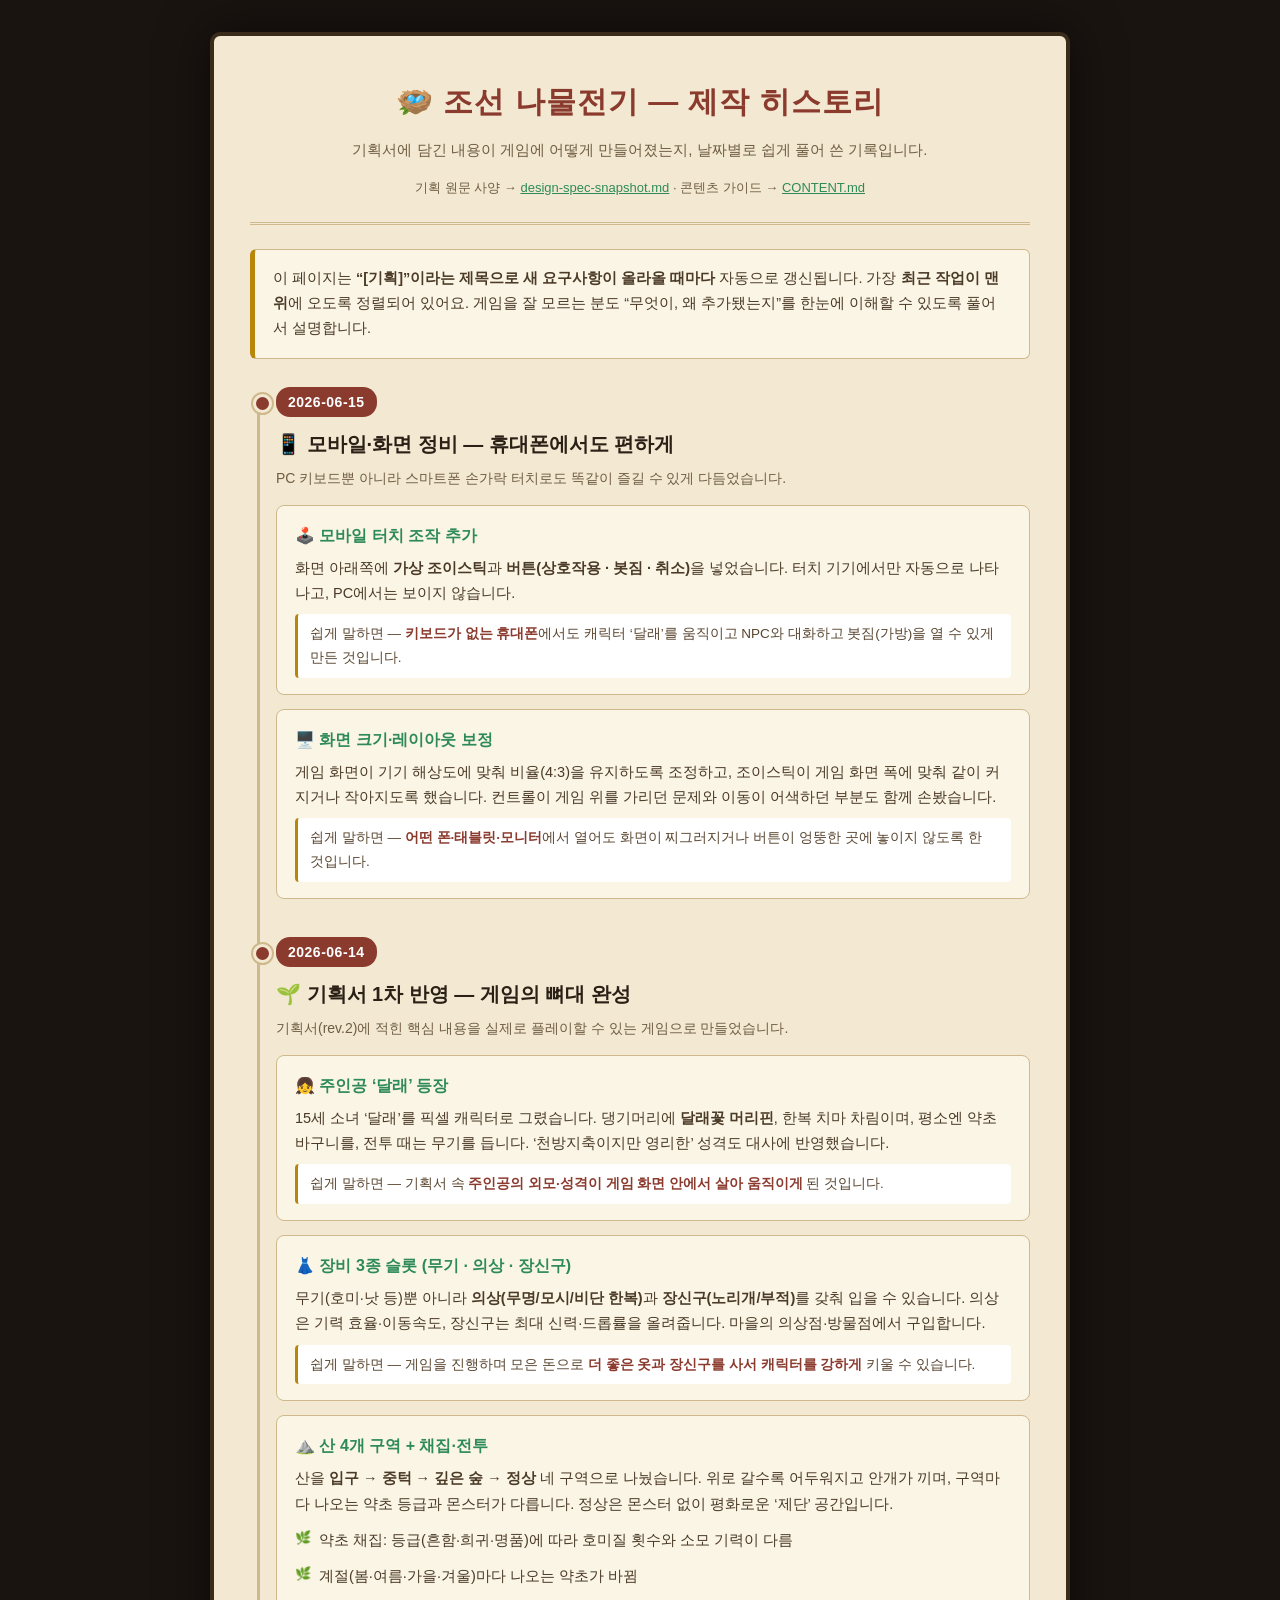
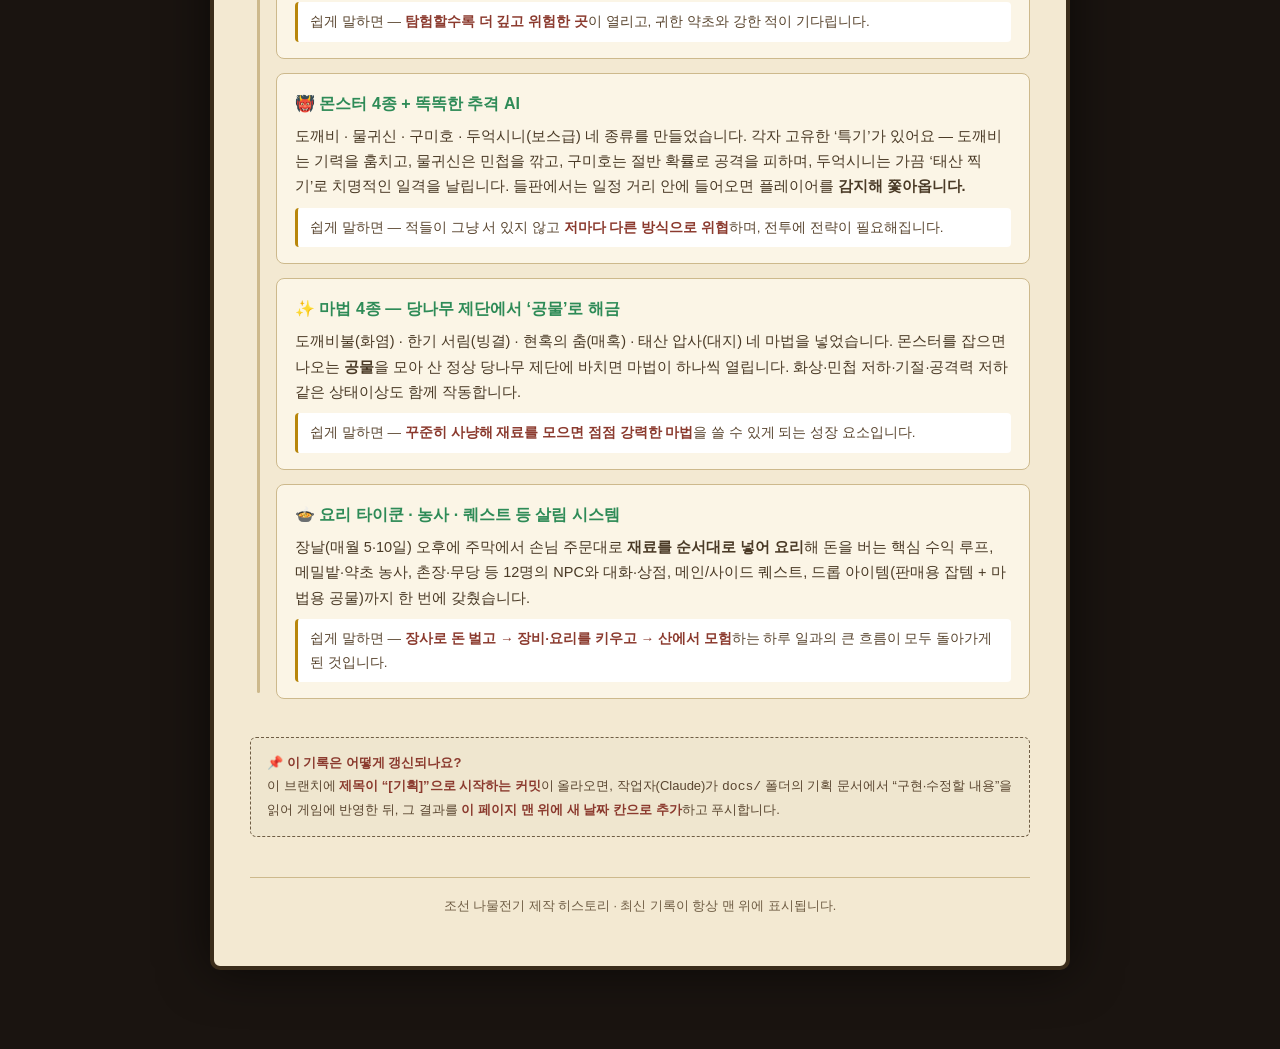
==== 제작 히스토리.html @ 555513ea "docs: 제작 히스토리 페이지 추가 및 [기획] 커밋 처리 워크플로 정리 - 제작 히스토리.html: 기획서 반영 내역을 날짜별(최신 상단)로, 일반인도   이해하기 쉽게 풀어 " ====
<!DOCTYPE html>
<html lang="ko">
<head>
<meta charset="UTF-8" />
<meta name="viewport" content="width=device-width, initial-scale=1.0" />
<title>조선 나물전기 — 제작 히스토리</title>
<style>
  :root{
    --bg:#1a1410; --paper:#f3e9d2; --ink:#2b2016; --line:#cdb98c;
    --accent:#8b3a2e; --accent2:#2e8b57; --gold:#b8860b; --muted:#6f5d44;
  }
  *{box-sizing:border-box;margin:0;padding:0;}
  body{
    background:var(--bg);
    color:var(--ink);
    font-family:'Malgun Gothic','Apple SD Gothic Neo',sans-serif;
    line-height:1.75;
    padding:32px 16px 80px;
  }
  .wrap{
    max-width:860px; margin:0 auto;
    background:var(--paper);
    border:4px solid #3a2c1a;
    border-radius:10px;
    box-shadow:0 0 50px rgba(0,0,0,.6);
    padding:40px 36px 48px;
  }
  header.top{
    text-align:center;
    border-bottom:3px double var(--line);
    padding-bottom:22px; margin-bottom:8px;
  }
  header.top h1{
    font-size:30px; letter-spacing:1px; color:var(--accent);
  }
  header.top .sub{ color:var(--muted); margin-top:8px; font-size:15px; }
  header.top .crumb{
    margin-top:14px; font-size:13px; color:var(--muted);
  }
  header.top .crumb a{ color:var(--accent2); }

  .intro{
    background:#fbf5e6; border:1px solid var(--line);
    border-left:5px solid var(--gold);
    border-radius:6px; padding:16px 18px; margin:24px 0 8px;
    font-size:14.5px; color:#4a3a26;
  }

  /* ── 타임라인 ── */
  .timeline{ position:relative; margin-top:28px; padding-left:26px; }
  .timeline::before{
    content:""; position:absolute; left:7px; top:6px; bottom:6px;
    width:3px; background:var(--line); border-radius:2px;
  }
  .entry{ position:relative; margin-bottom:38px; }
  .entry::before{
    content:""; position:absolute; left:-23px; top:7px;
    width:13px; height:13px; border-radius:50%;
    background:var(--accent); border:3px solid var(--paper);
    box-shadow:0 0 0 2px var(--line);
  }
  .entry .date{
    display:inline-block; font-size:14px; font-weight:700;
    color:#fff; background:var(--accent);
    padding:3px 12px; border-radius:14px; letter-spacing:.5px;
  }
  .entry h2{
    font-size:20px; margin:10px 0 4px; color:var(--ink);
  }
  .entry .tagline{ color:var(--muted); font-size:14px; margin-bottom:14px; }

  .card{
    background:#fbf5e6; border:1px solid var(--line);
    border-radius:8px; padding:16px 18px; margin-bottom:14px;
  }
  .card h3{
    font-size:16px; color:var(--accent2); margin-bottom:6px;
    display:flex; align-items:center; gap:8px;
  }
  .card p{ font-size:14.5px; color:#4a3a26; }
  .card .plain{
    margin-top:8px; font-size:13.5px; color:#5a4630;
    background:#fff; border-left:3px solid var(--gold);
    padding:8px 12px; border-radius:4px;
  }
  .card .plain b{ color:var(--accent); }

  ul.feat{ list-style:none; margin-top:6px; }
  ul.feat li{
    font-size:14.5px; color:#4a3a26; padding:5px 0 5px 24px;
    position:relative;
  }
  ul.feat li::before{
    content:"🌿"; position:absolute; left:0; top:4px; font-size:13px;
  }

  footer.bot{
    margin-top:40px; padding-top:18px; border-top:1px solid var(--line);
    text-align:center; font-size:12.5px; color:var(--muted);
  }
  .note-howto{
    margin-top:26px; background:#efe6cf; border:1px dashed var(--muted);
    border-radius:6px; padding:14px 16px; font-size:13px; color:#5a4630;
  }
  .note-howto b{ color:var(--accent); }
</style>
</head>
<body>
<div class="wrap">

  <header class="top">
    <h1>🪺 조선 나물전기 — 제작 히스토리</h1>
    <div class="sub">기획서에 담긴 내용이 게임에 어떻게 만들어졌는지, 날짜별로 쉽게 풀어 쓴 기록입니다.</div>
    <div class="crumb">기획 원문 사양 → <a href="docs/design-spec-snapshot.md">design-spec-snapshot.md</a> · 콘텐츠 가이드 → <a href="docs/CONTENT.md">CONTENT.md</a></div>
  </header>

  <div class="intro">
    이 페이지는 <b>“[기획]”이라는 제목으로 새 요구사항이 올라올 때마다</b> 자동으로 갱신됩니다.
    가장 <b>최근 작업이 맨 위</b>에 오도록 정렬되어 있어요. 게임을 잘 모르는 분도 “무엇이, 왜 추가됐는지”를
    한눈에 이해할 수 있도록 풀어서 설명합니다.
  </div>

  <div class="timeline">
  <!-- ▼▼▼ 새 작업 기록은 항상 이 줄 바로 아래에 (최신이 맨 위) 추가합니다 ▼▼▼ -->

    <!-- ───────────────────────── 2026-06-15 ───────────────────────── -->
    <section class="entry">
      <span class="date">2026-06-15</span>
      <h2>📱 모바일·화면 정비 — 휴대폰에서도 편하게</h2>
      <div class="tagline">PC 키보드뿐 아니라 스마트폰 손가락 터치로도 똑같이 즐길 수 있게 다듬었습니다.</div>

      <div class="card">
        <h3>🕹️ 모바일 터치 조작 추가</h3>
        <p>화면 아래쪽에 <b>가상 조이스틱</b>과 <b>버튼(상호작용 · 봇짐 · 취소)</b>을 넣었습니다.
           터치 기기에서만 자동으로 나타나고, PC에서는 보이지 않습니다.</p>
        <div class="plain">쉽게 말하면 — <b>키보드가 없는 휴대폰</b>에서도 캐릭터 ‘달래’를 움직이고
          NPC와 대화하고 봇짐(가방)을 열 수 있게 만든 것입니다.</div>
      </div>

      <div class="card">
        <h3>🖥️ 화면 크기·레이아웃 보정</h3>
        <p>게임 화면이 기기 해상도에 맞춰 비율(4:3)을 유지하도록 조정하고, 조이스틱이
           게임 화면 폭에 맞춰 같이 커지거나 작아지도록 했습니다. 컨트롤이 게임 위를
           가리던 문제와 이동이 어색하던 부분도 함께 손봤습니다.</p>
        <div class="plain">쉽게 말하면 — <b>어떤 폰·태블릿·모니터</b>에서 열어도 화면이 찌그러지거나
          버튼이 엉뚱한 곳에 놓이지 않도록 한 것입니다.</div>
      </div>
    </section>

    <!-- ───────────────────────── 2026-06-14 ───────────────────────── -->
    <section class="entry">
      <span class="date">2026-06-14</span>
      <h2>🌱 기획서 1차 반영 — 게임의 뼈대 완성</h2>
      <div class="tagline">기획서(rev.2)에 적힌 핵심 내용을 실제로 플레이할 수 있는 게임으로 만들었습니다.</div>

      <div class="card">
        <h3>👧 주인공 ‘달래’ 등장</h3>
        <p>15세 소녀 ‘달래’를 픽셀 캐릭터로 그렸습니다. 댕기머리에 <b>달래꽃 머리핀</b>,
           한복 치마 차림이며, 평소엔 약초 바구니를, 전투 때는 무기를 듭니다.
           ‘천방지축이지만 영리한’ 성격도 대사에 반영했습니다.</p>
        <div class="plain">쉽게 말하면 — 기획서 속 <b>주인공의 외모·성격이 게임 화면 안에서 살아 움직이게</b> 된 것입니다.</div>
      </div>

      <div class="card">
        <h3>👗 장비 3종 슬롯 (무기 · 의상 · 장신구)</h3>
        <p>무기(호미·낫 등)뿐 아니라 <b>의상(무명/모시/비단 한복)</b>과 <b>장신구(노리개/부적)</b>를
           갖춰 입을 수 있습니다. 의상은 기력 효율·이동속도, 장신구는 최대 신력·드롭률을 올려줍니다.
           마을의 의상점·방물점에서 구입합니다.</p>
        <div class="plain">쉽게 말하면 — 게임을 진행하며 모은 돈으로 <b>더 좋은 옷과 장신구를 사서
          캐릭터를 강하게</b> 키울 수 있습니다.</div>
      </div>

      <div class="card">
        <h3>⛰️ 산 4개 구역 + 채집·전투</h3>
        <p>산을 <b>입구 → 중턱 → 깊은 숲 → 정상</b> 네 구역으로 나눴습니다. 위로 갈수록 어두워지고
           안개가 끼며, 구역마다 나오는 약초 등급과 몬스터가 다릅니다. 정상은 몬스터 없이
           평화로운 ‘제단’ 공간입니다.</p>
        <ul class="feat">
          <li>약초 채집: 등급(흔함·희귀·명품)에 따라 호미질 횟수와 소모 기력이 다름</li>
          <li>계절(봄·여름·가을·겨울)마다 나오는 약초가 바뀜</li>
        </ul>
        <div class="plain">쉽게 말하면 — <b>탐험할수록 더 깊고 위험한 곳</b>이 열리고,
          귀한 약초와 강한 적이 기다립니다.</div>
      </div>

      <div class="card">
        <h3>👹 몬스터 4종 + 똑똑한 추격 AI</h3>
        <p>도깨비 · 물귀신 · 구미호 · 두억시니(보스급) 네 종류를 만들었습니다. 각자 고유한 ‘특기’가 있어요 —
           도깨비는 기력을 훔치고, 물귀신은 민첩을 깎고, 구미호는 절반 확률로 공격을 피하며,
           두억시니는 가끔 ‘태산 찍기’로 치명적인 일격을 날립니다. 들판에서는 일정 거리 안에 들어오면
           플레이어를 <b>감지해 쫓아옵니다.</b></p>
        <div class="plain">쉽게 말하면 — 적들이 그냥 서 있지 않고 <b>저마다 다른 방식으로 위협</b>하며,
          전투에 전략이 필요해집니다.</div>
      </div>

      <div class="card">
        <h3>✨ 마법 4종 — 당나무 제단에서 ‘공물’로 해금</h3>
        <p>도깨비불(화염) · 한기 서림(빙결) · 현혹의 춤(매혹) · 태산 압사(대지) 네 마법을 넣었습니다.
           몬스터를 잡으면 나오는 <b>공물</b>을 모아 산 정상 당나무 제단에 바치면 마법이 하나씩 열립니다.
           화상·민첩 저하·기절·공격력 저하 같은 상태이상도 함께 작동합니다.</p>
        <div class="plain">쉽게 말하면 — <b>꾸준히 사냥해 재료를 모으면 점점 강력한 마법</b>을 쓸 수 있게 되는 성장 요소입니다.</div>
      </div>

      <div class="card">
        <h3>🍲 요리 타이쿤 · 농사 · 퀘스트 등 살림 시스템</h3>
        <p>장날(매월 5·10일) 오후에 주막에서 손님 주문대로 <b>재료를 순서대로 넣어 요리</b>해 돈을 버는
           핵심 수익 루프, 메밀밭·약초 농사, 촌장·무당 등 12명의 NPC와 대화·상점, 메인/사이드 퀘스트,
           드롭 아이템(판매용 잡템 + 마법용 공물)까지 한 번에 갖췄습니다.</p>
        <div class="plain">쉽게 말하면 — <b>장사로 돈 벌고 → 장비·요리를 키우고 → 산에서 모험</b>하는
          하루 일과의 큰 흐름이 모두 돌아가게 된 것입니다.</div>
      </div>
    </section>

  </div><!-- /timeline -->

  <div class="note-howto">
    📌 <b>이 기록은 어떻게 갱신되나요?</b><br>
    이 브랜치에 <b>제목이 “[기획]”으로 시작하는 커밋</b>이 올라오면, 작업자(Claude)가
    <code>docs/</code> 폴더의 기획 문서에서 “구현·수정할 내용”을 읽어 게임에 반영한 뒤,
    그 결과를 <b>이 페이지 맨 위에 새 날짜 칸으로 추가</b>하고 푸시합니다.
  </div>

  <footer class="bot">
    조선 나물전기 제작 히스토리 · 최신 기록이 항상 맨 위에 표시됩니다.
  </footer>

</div>
</body>
</html>
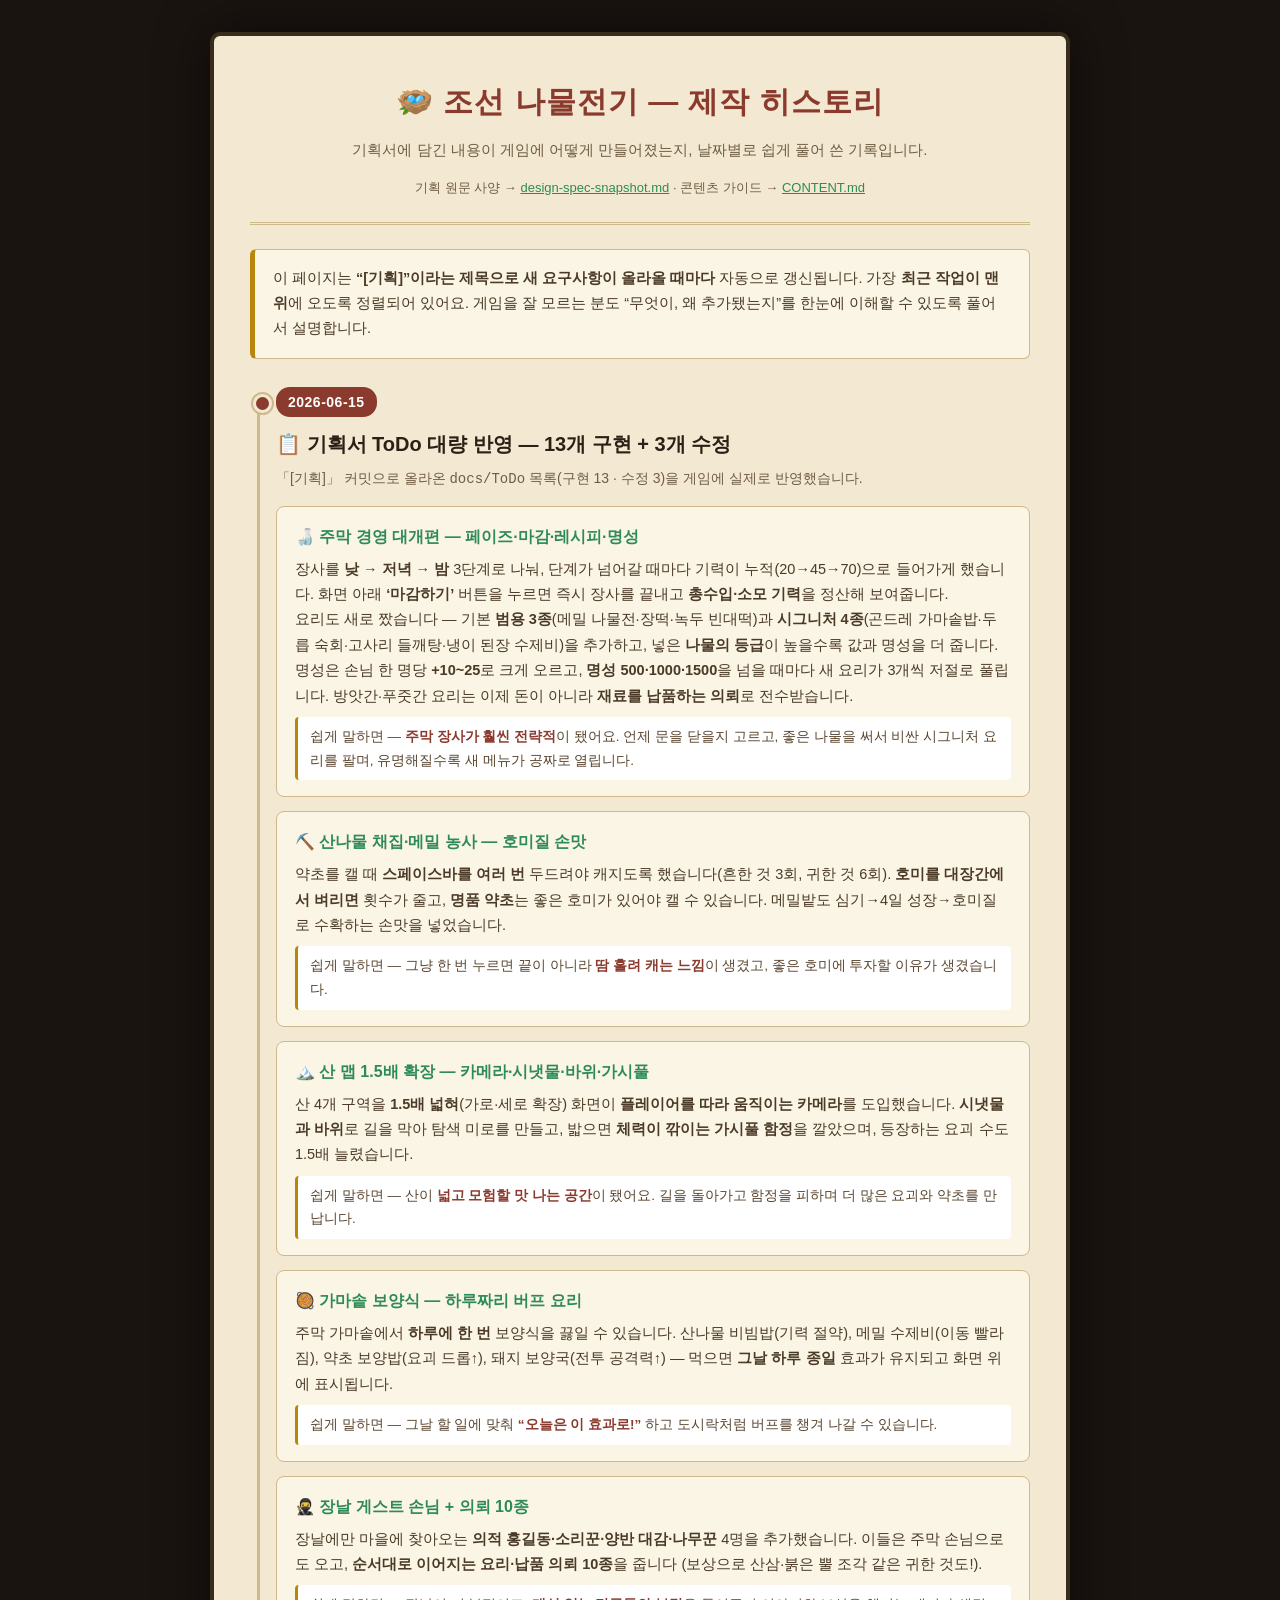
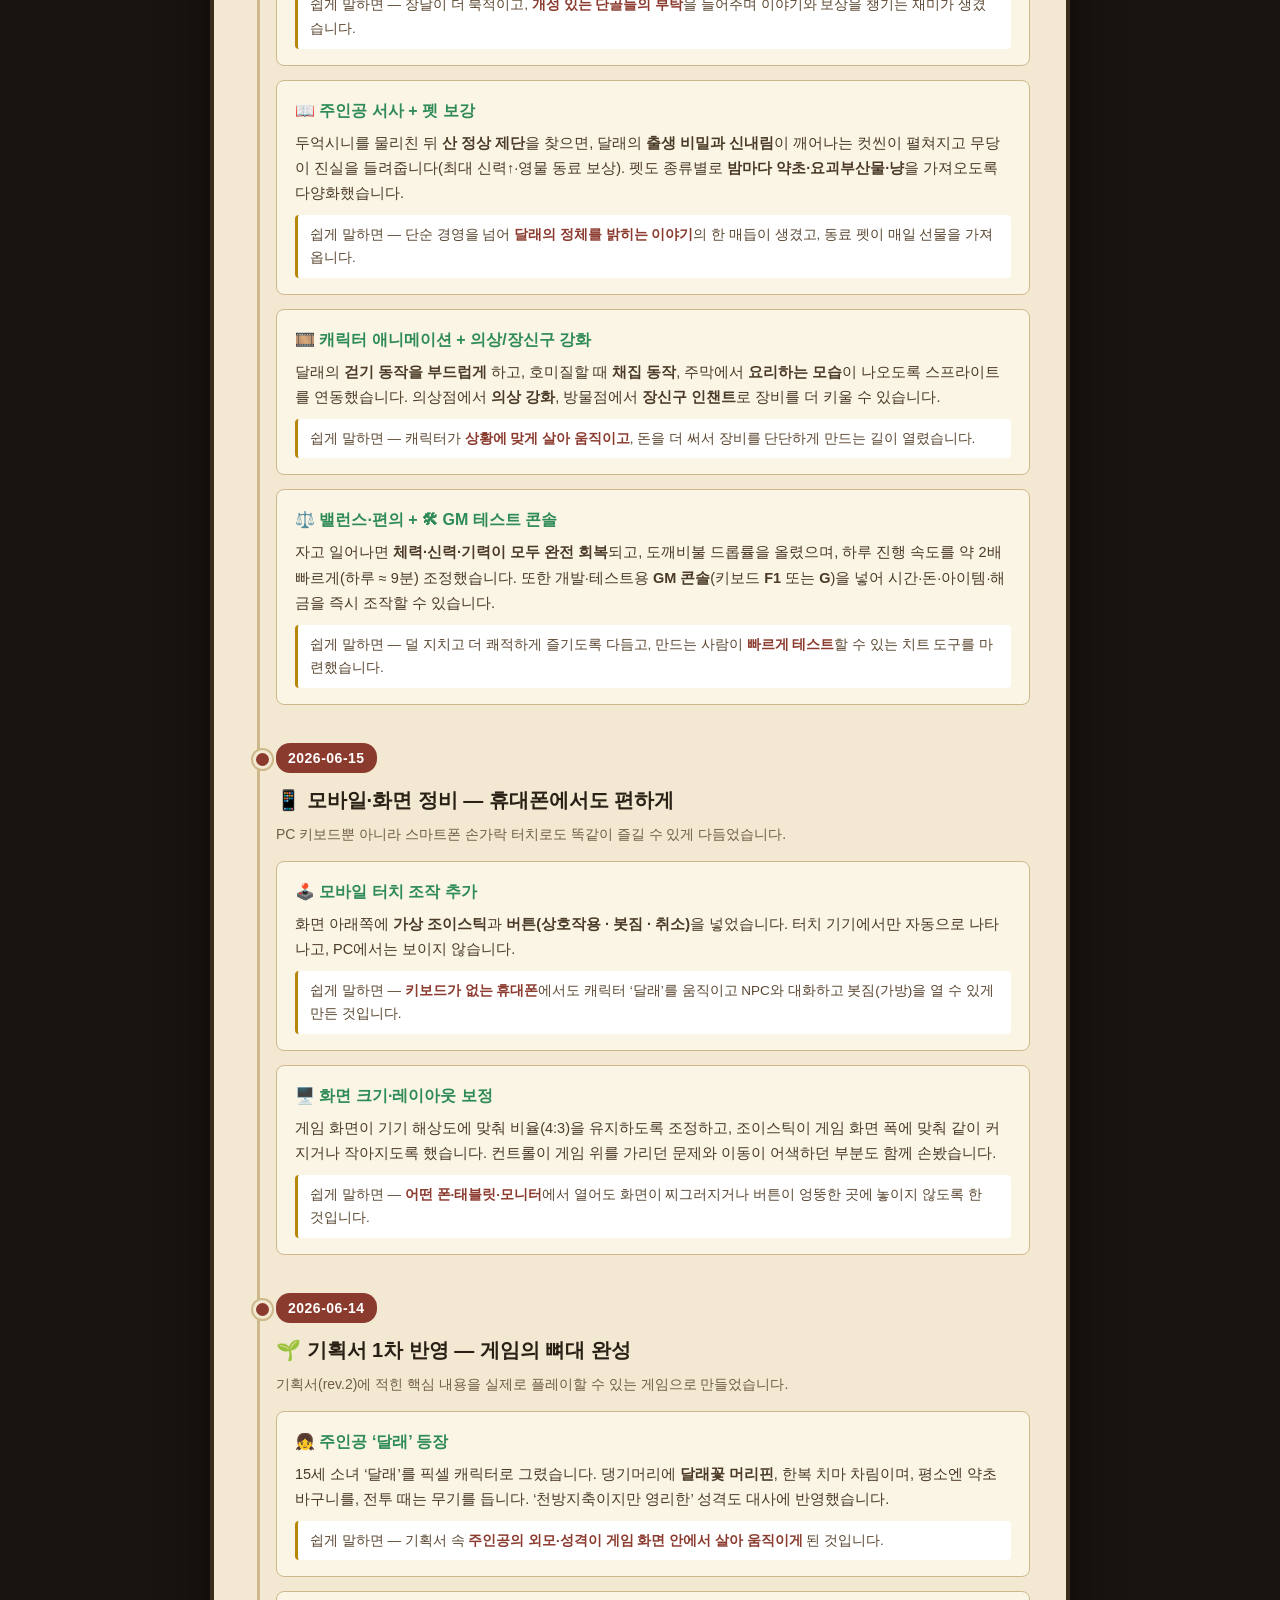
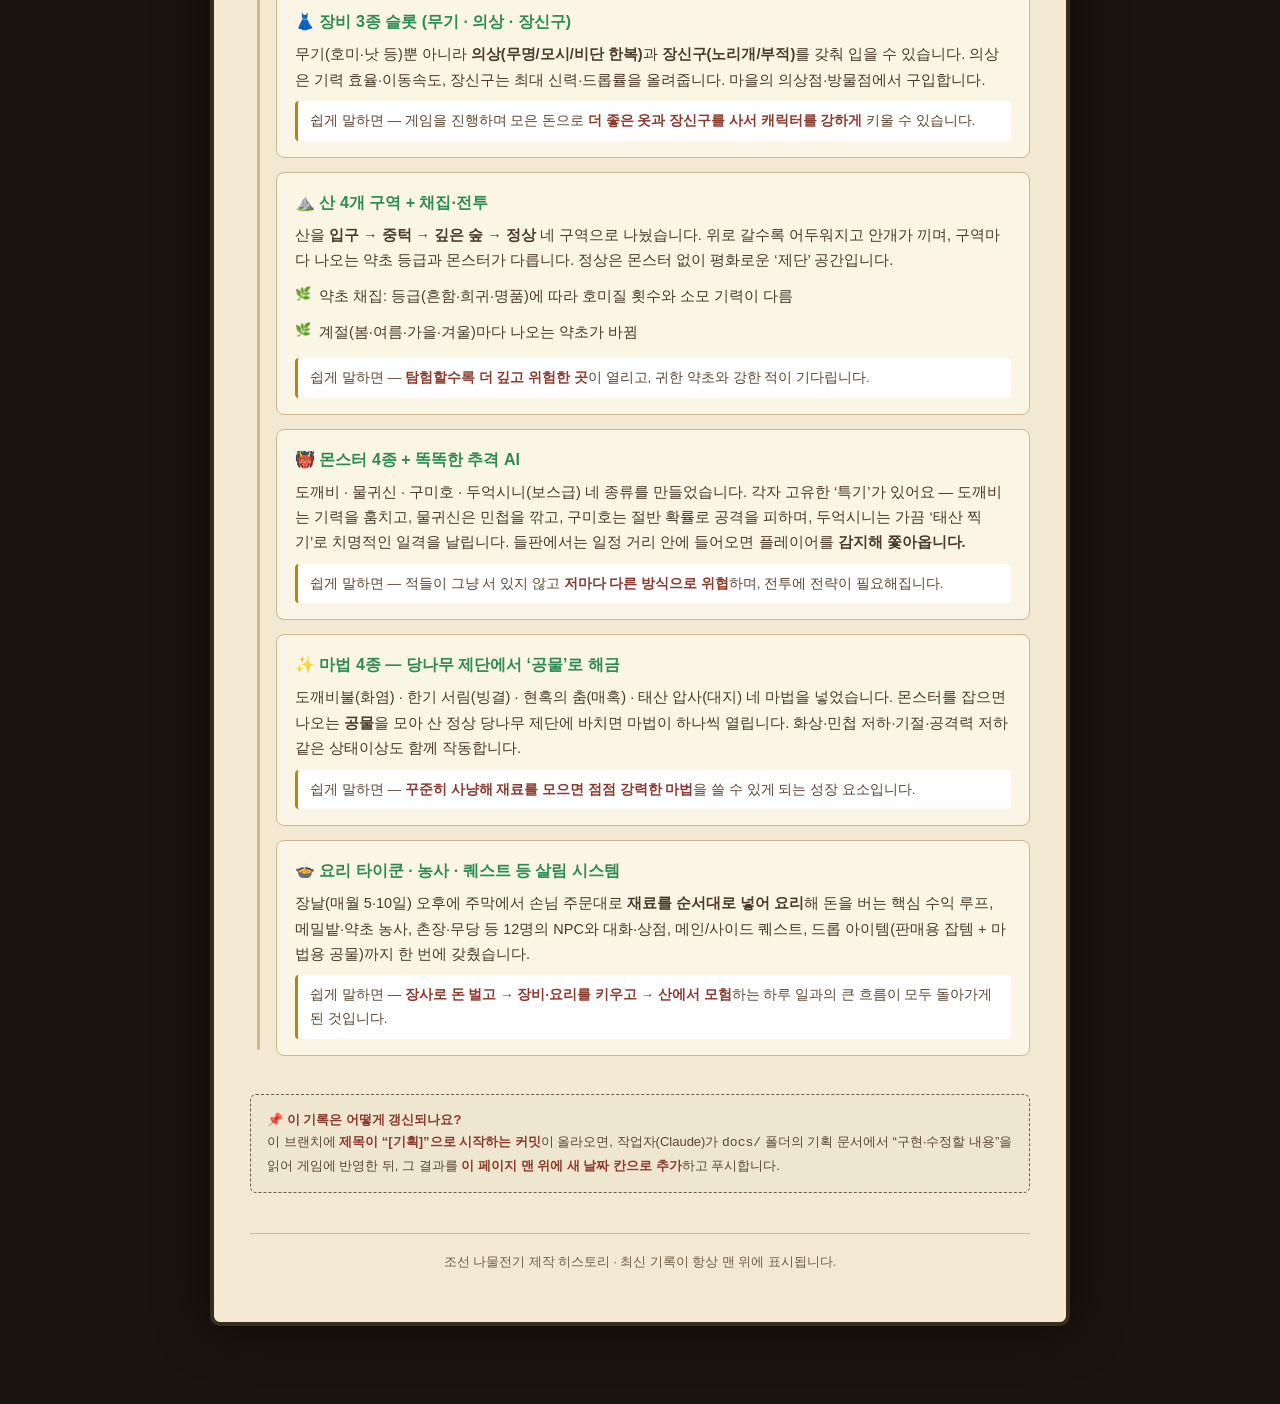
==== commit d1021613: "docs: 제작 히스토리 갱신(기획서 대량 반영) + 스냅샷 rev.3 동기화 - 제작 히스토리.html: 2026-06-15 최상단에 ToDo 13+3 반영 내역을 일반인도   " ====
--- a/제작 히스토리.html
+++ b/제작 히스토리.html
@@ -123,6 +123,91 @@
   <div class="timeline">
   <!-- ▼▼▼ 새 작업 기록은 항상 이 줄 바로 아래에 (최신이 맨 위) 추가합니다 ▼▼▼ -->
 
+    <!-- ───────────────────────── 2026-06-15 (기획서 대량 반영) ───────────────────────── -->
+    <section class="entry">
+      <span class="date">2026-06-15</span>
+      <h2>📋 기획서 ToDo 대량 반영 — 13개 구현 + 3개 수정</h2>
+      <div class="tagline">「[기획]」 커밋으로 올라온 <code>docs/ToDo</code> 목록(구현 13 · 수정 3)을 게임에 실제로 반영했습니다.</div>
+
+      <div class="card">
+        <h3>🍶 주막 경영 대개편 — 페이즈·마감·레시피·명성</h3>
+        <p>장사를 <b>낮 → 저녁 → 밤</b> 3단계로 나눠, 단계가 넘어갈 때마다 기력이 누적(20→45→70)으로
+           들어가게 했습니다. 화면 아래 <b>‘마감하기’</b> 버튼을 누르면 즉시 장사를 끝내고
+           <b>총수입·소모 기력</b>을 정산해 보여줍니다.</p>
+        <p>요리도 새로 짰습니다 — 기본 <b>범용 3종</b>(메밀 나물전·장떡·녹두 빈대떡)과
+           <b>시그니처 4종</b>(곤드레 가마솥밥·두릅 숙회·고사리 들깨탕·냉이 된장 수제비)을 추가하고,
+           넣은 <b>나물의 등급</b>이 높을수록 값과 명성을 더 줍니다.</p>
+        <p>명성은 손님 한 명당 <b>+10~25</b>로 크게 오르고, <b>명성 500·1000·1500</b>을 넘을 때마다
+           새 요리가 3개씩 저절로 풀립니다. 방앗간·푸줏간 요리는 이제 돈이 아니라
+           <b>재료를 납품하는 의뢰</b>로 전수받습니다.</p>
+        <div class="plain">쉽게 말하면 — <b>주막 장사가 훨씬 전략적</b>이 됐어요. 언제 문을 닫을지 고르고,
+          좋은 나물을 써서 비싼 시그니처 요리를 팔며, 유명해질수록 새 메뉴가 공짜로 열립니다.</div>
+      </div>
+
+      <div class="card">
+        <h3>⛏️ 산나물 채집·메밀 농사 — 호미질 손맛</h3>
+        <p>약초를 캘 때 <b>스페이스바를 여러 번</b> 두드려야 캐지도록 했습니다(흔한 것 3회, 귀한 것 6회).
+           <b>호미를 대장간에서 벼리면</b> 횟수가 줄고, <b>명품 약초</b>는 좋은 호미가 있어야 캘 수 있습니다.
+           메밀밭도 심기→4일 성장→호미질로 수확하는 손맛을 넣었습니다.</p>
+        <div class="plain">쉽게 말하면 — 그냥 한 번 누르면 끝이 아니라 <b>땀 흘려 캐는 느낌</b>이 생겼고,
+          좋은 호미에 투자할 이유가 생겼습니다.</div>
+      </div>
+
+      <div class="card">
+        <h3>🏔️ 산 맵 1.5배 확장 — 카메라·시냇물·바위·가시풀</h3>
+        <p>산 4개 구역을 <b>1.5배 넓혀</b>(가로·세로 확장) 화면이 <b>플레이어를 따라 움직이는 카메라</b>를
+           도입했습니다. <b>시냇물과 바위</b>로 길을 막아 탐색 미로를 만들고, 밟으면 <b>체력이 깎이는
+           가시풀 함정</b>을 깔았으며, 등장하는 요괴 수도 1.5배 늘렸습니다.</p>
+        <div class="plain">쉽게 말하면 — 산이 <b>넓고 모험할 맛 나는 공간</b>이 됐어요. 길을 돌아가고
+          함정을 피하며 더 많은 요괴와 약초를 만납니다.</div>
+      </div>
+
+      <div class="card">
+        <h3>🥘 가마솥 보양식 — 하루짜리 버프 요리</h3>
+        <p>주막 가마솥에서 <b>하루에 한 번</b> 보양식을 끓일 수 있습니다. 산나물 비빔밥(기력 절약),
+           메밀 수제비(이동 빨라짐), 약초 보양밥(요괴 드롭↑), 돼지 보양국(전투 공격력↑) —
+           먹으면 <b>그날 하루 종일</b> 효과가 유지되고 화면 위에 표시됩니다.</p>
+        <div class="plain">쉽게 말하면 — 그날 할 일에 맞춰 <b>“오늘은 이 효과로!”</b> 하고 도시락처럼
+          버프를 챙겨 나갈 수 있습니다.</div>
+      </div>
+
+      <div class="card">
+        <h3>🥷 장날 게스트 손님 + 의뢰 10종</h3>
+        <p>장날에만 마을에 찾아오는 <b>의적 홍길동·소리꾼·양반 대감·나무꾼</b> 4명을 추가했습니다.
+           이들은 주막 손님으로도 오고, <b>순서대로 이어지는 요리·납품 의뢰 10종</b>을 줍니다
+           (보상으로 산삼·붉은 뿔 조각 같은 귀한 것도!).</p>
+        <div class="plain">쉽게 말하면 — 장날이 더 북적이고, <b>개성 있는 단골들의 부탁</b>을 들어주며
+          이야기와 보상을 챙기는 재미가 생겼습니다.</div>
+      </div>
+
+      <div class="card">
+        <h3>📖 주인공 서사 + 펫 보강</h3>
+        <p>두억시니를 물리친 뒤 <b>산 정상 제단</b>을 찾으면, 달래의 <b>출생 비밀과 신내림</b>이 깨어나는
+           컷씬이 펼쳐지고 무당이 진실을 들려줍니다(최대 신력↑·영물 동료 보상). 펫도 종류별로
+           <b>밤마다 약초·요괴부산물·냥</b>을 가져오도록 다양화했습니다.</p>
+        <div class="plain">쉽게 말하면 — 단순 경영을 넘어 <b>달래의 정체를 밝히는 이야기</b>의 한 매듭이 생겼고,
+          동료 펫이 매일 선물을 가져옵니다.</div>
+      </div>
+
+      <div class="card">
+        <h3>🎞️ 캐릭터 애니메이션 + 의상/장신구 강화</h3>
+        <p>달래의 <b>걷기 동작을 부드럽게</b> 하고, 호미질할 때 <b>채집 동작</b>, 주막에서 <b>요리하는 모습</b>이
+           나오도록 스프라이트를 연동했습니다. 의상점에서 <b>의상 강화</b>, 방물점에서 <b>장신구 인챈트</b>로
+           장비를 더 키울 수 있습니다.</p>
+        <div class="plain">쉽게 말하면 — 캐릭터가 <b>상황에 맞게 살아 움직이고</b>, 돈을 더 써서 장비를
+          단단하게 만드는 길이 열렸습니다.</div>
+      </div>
+
+      <div class="card">
+        <h3>⚖️ 밸런스·편의 + 🛠 GM 테스트 콘솔</h3>
+        <p>자고 일어나면 <b>체력·신력·기력이 모두 완전 회복</b>되고, 도깨비불 드롭률을 올렸으며,
+           하루 진행 속도를 약 2배 빠르게(하루 ≈ 9분) 조정했습니다. 또한 개발·테스트용
+           <b>GM 콘솔</b>(키보드 <b>F1</b> 또는 <b>G</b>)을 넣어 시간·돈·아이템·해금을 즉시 조작할 수 있습니다.</p>
+        <div class="plain">쉽게 말하면 — 덜 지치고 더 쾌적하게 즐기도록 다듬고, 만드는 사람이
+          <b>빠르게 테스트</b>할 수 있는 치트 도구를 마련했습니다.</div>
+      </div>
+    </section>
+
     <!-- ───────────────────────── 2026-06-15 ───────────────────────── -->
     <section class="entry">
       <span class="date">2026-06-15</span>
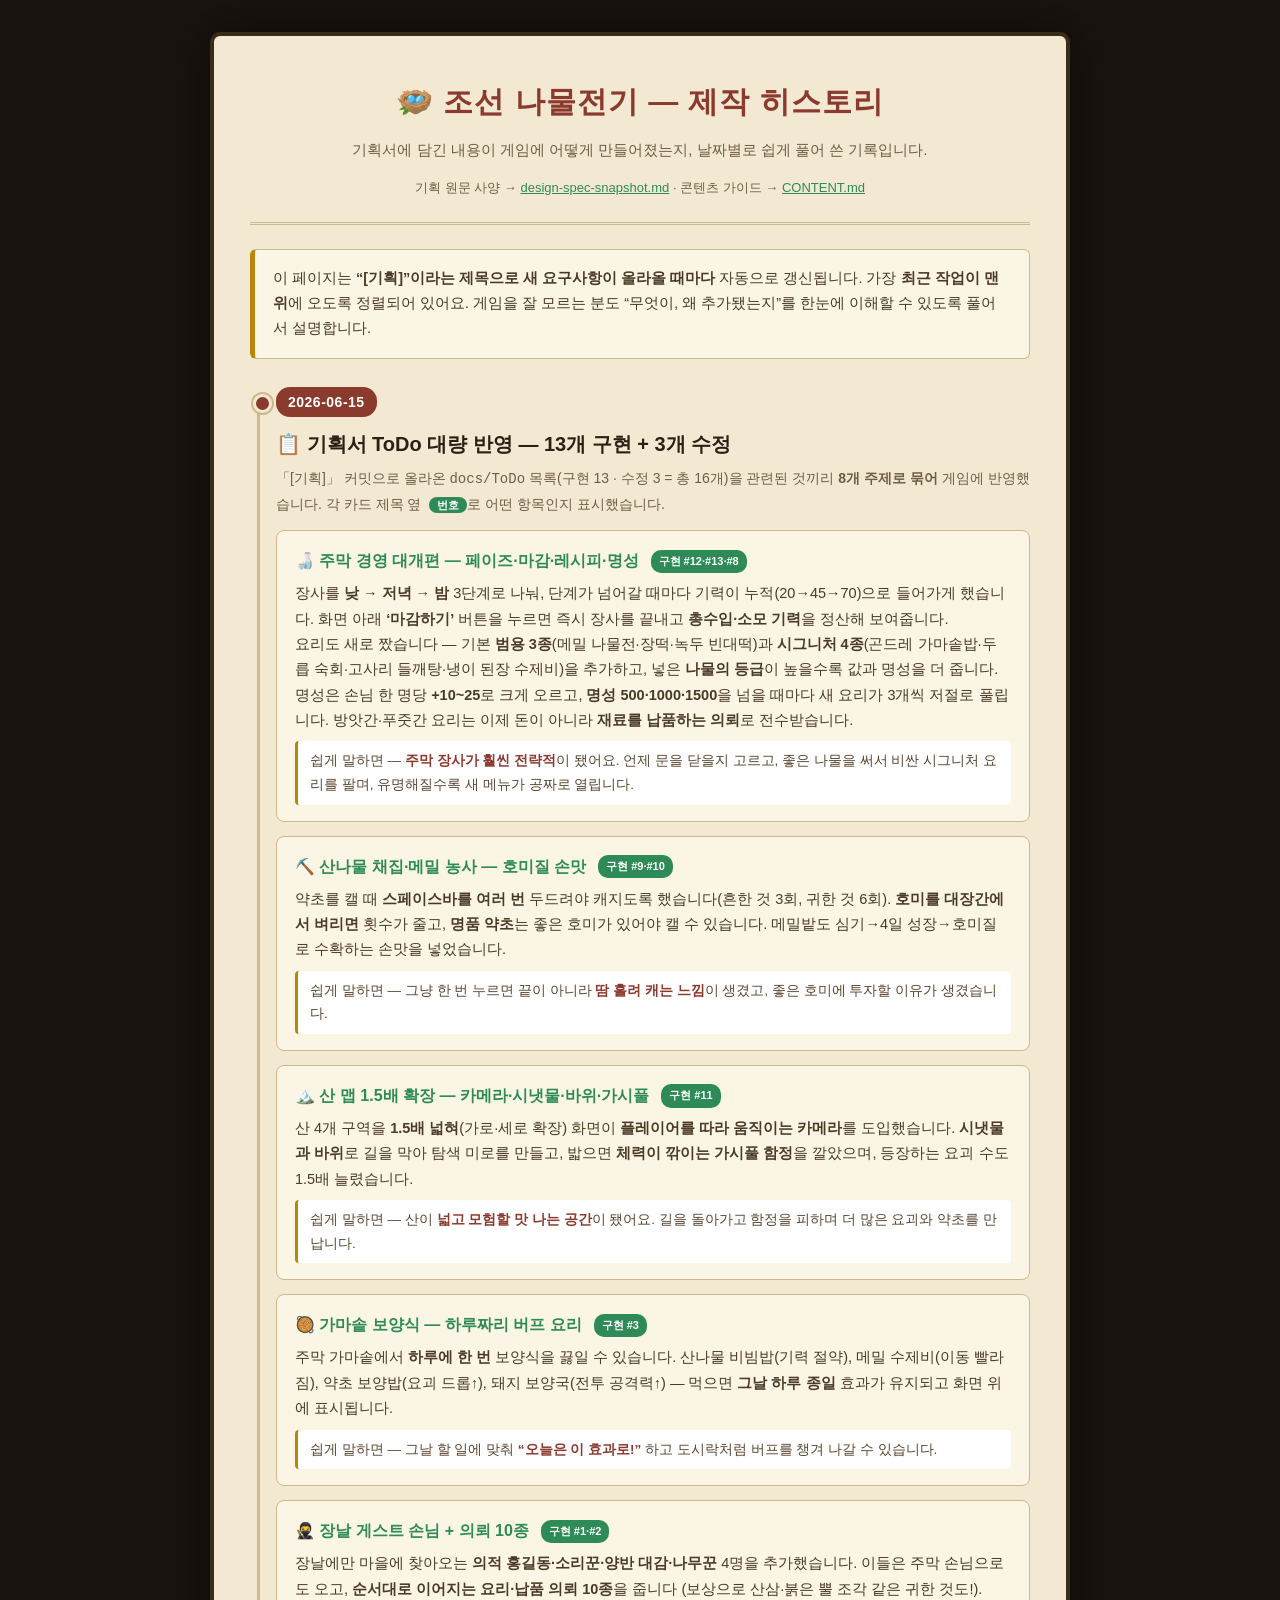
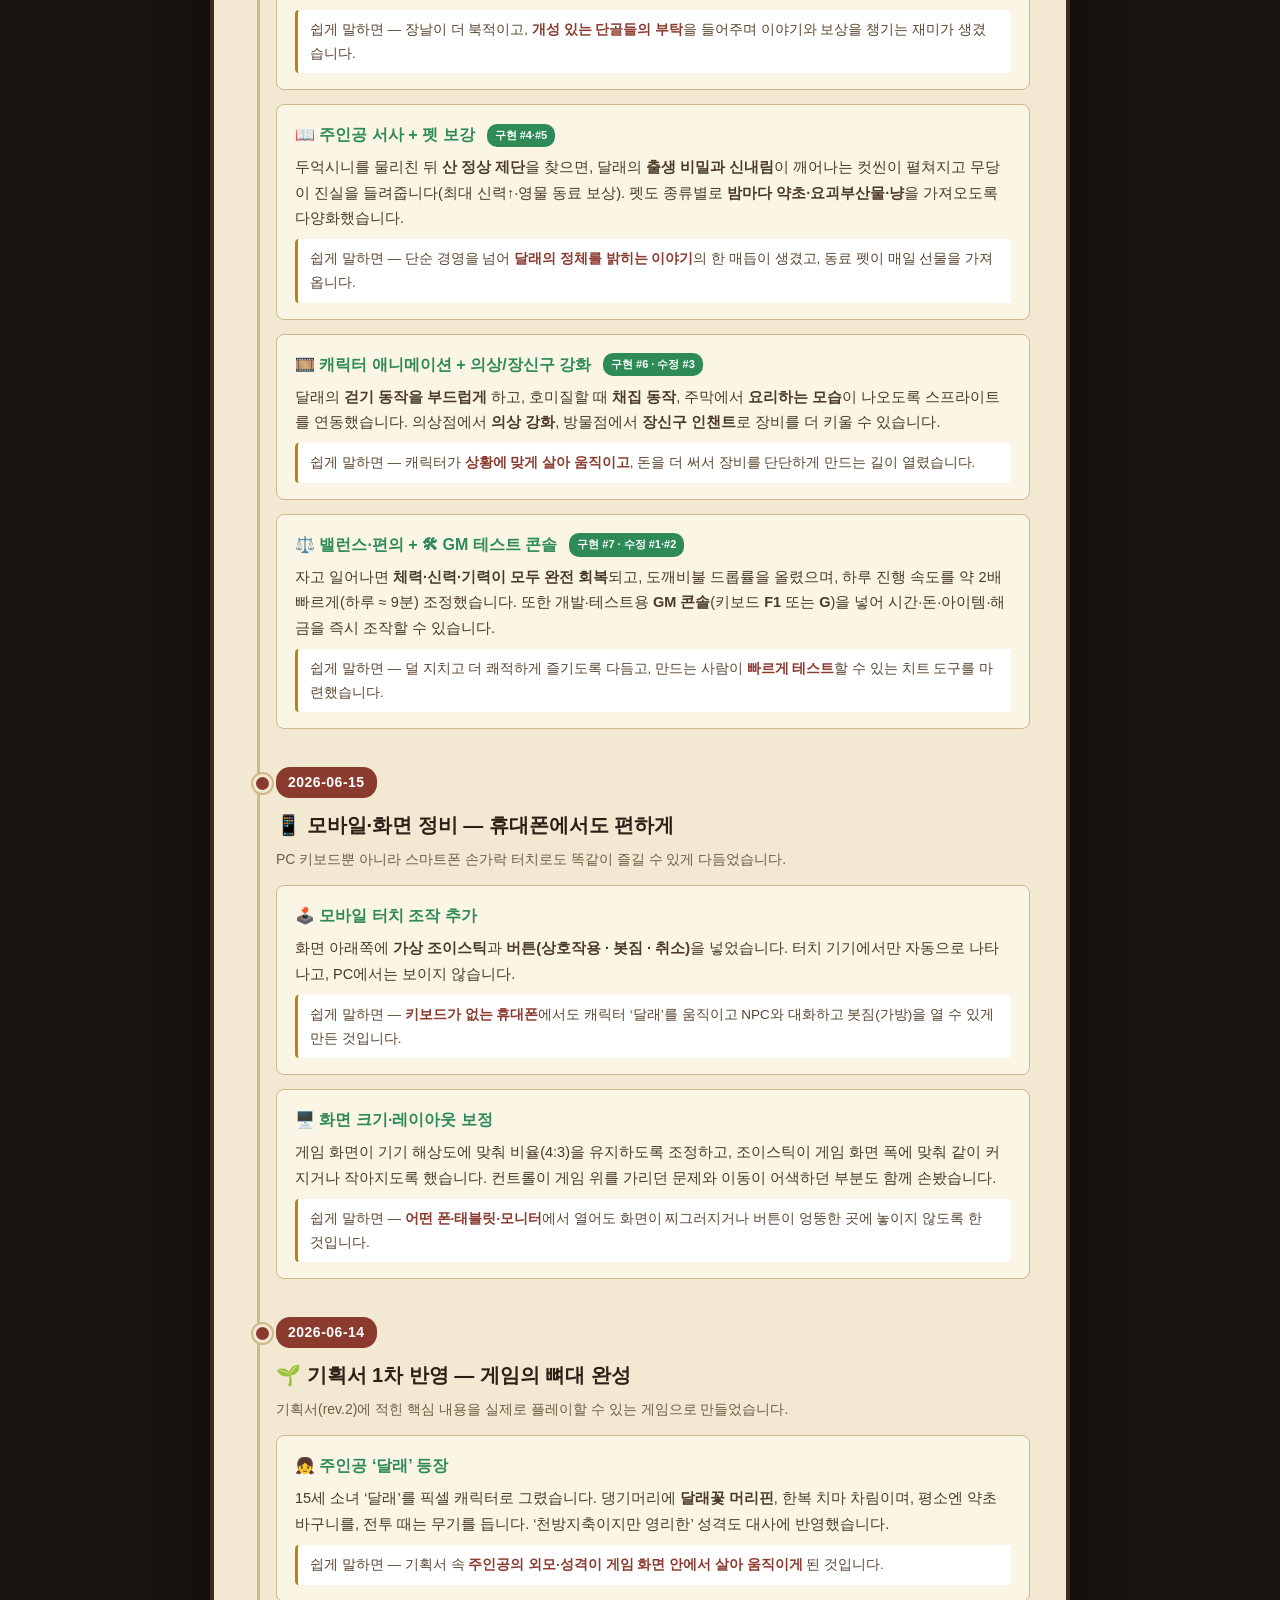
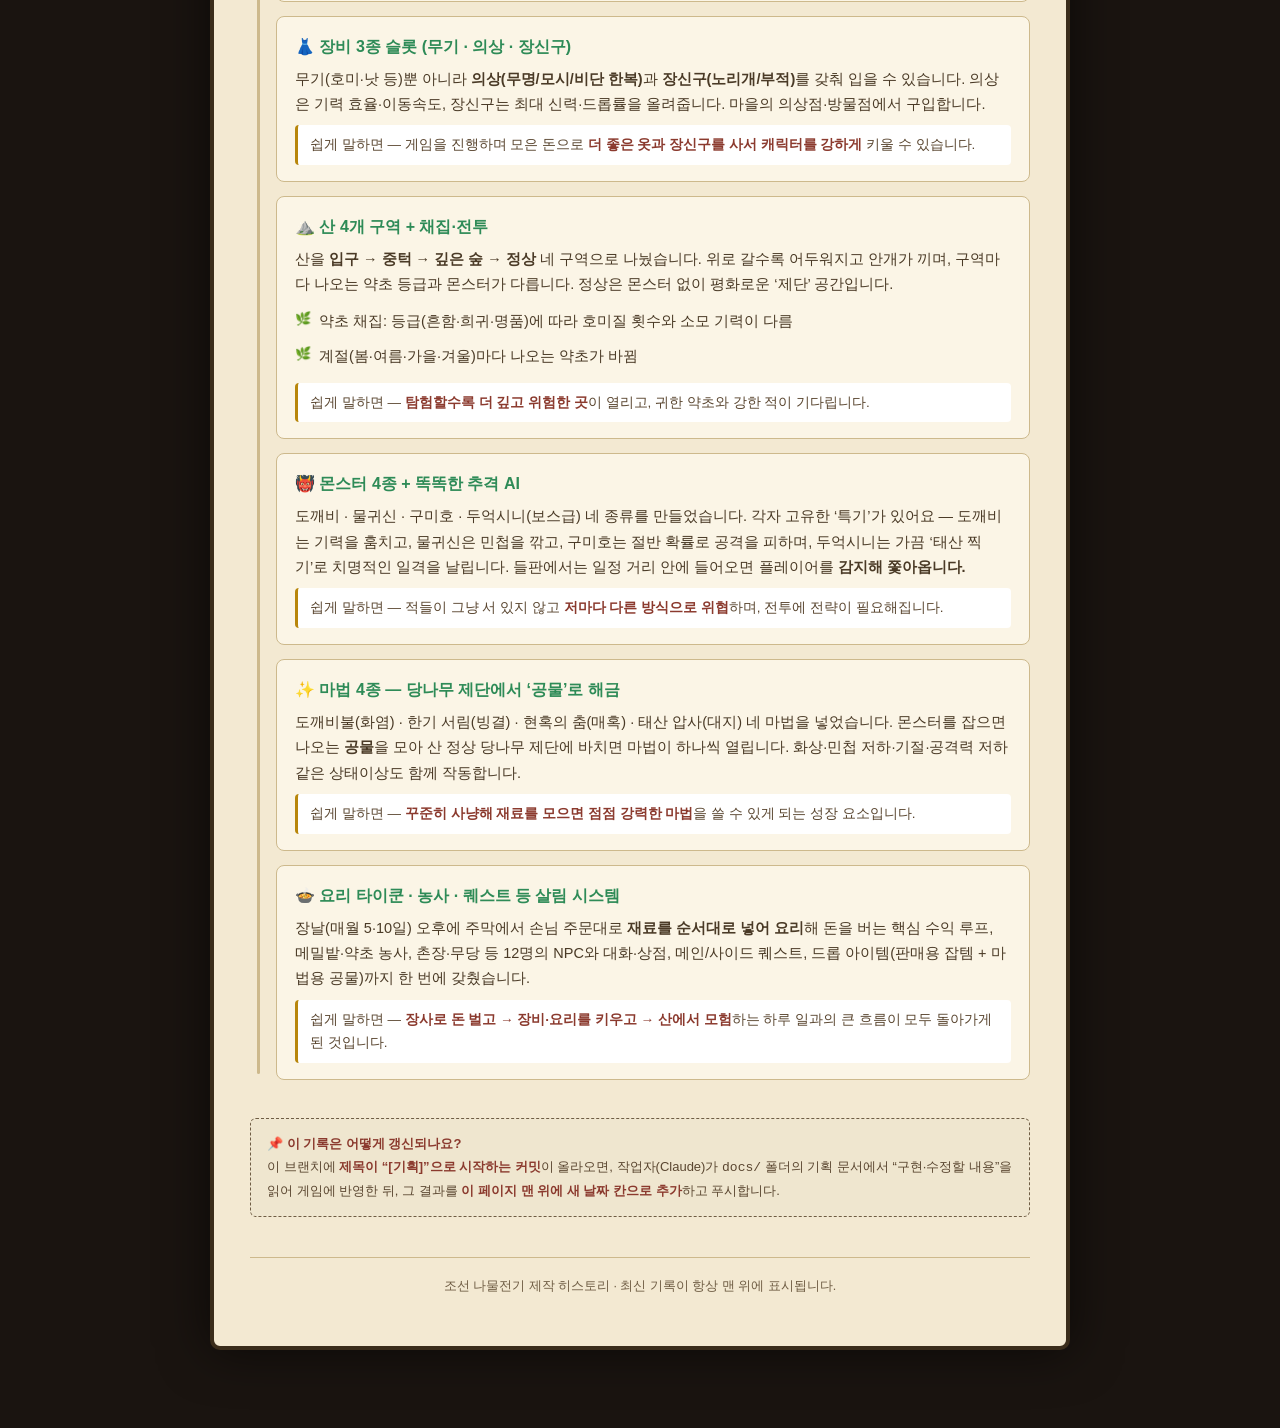
==== commit b60830d7: "docs: 제작 히스토리 카드에 ToDo 항목 번호 태그 추가 (13구현+3수정 매핑 명시)" ====
--- a/제작 히스토리.html
+++ b/제작 히스토리.html
@@ -78,6 +78,7 @@
     display:flex; align-items:center; gap:8px;
   }
   .card p{ font-size:14.5px; color:#4a3a26; }
+  .todo-tag{ font-size:11px; font-weight:600; color:#fff; background:#2e8b57; padding:2px 8px; border-radius:10px; margin-left:4px; white-space:nowrap; }
   .card .plain{
     margin-top:8px; font-size:13.5px; color:#5a4630;
     background:#fff; border-left:3px solid var(--gold);
@@ -127,10 +128,12 @@
     <section class="entry">
       <span class="date">2026-06-15</span>
       <h2>📋 기획서 ToDo 대량 반영 — 13개 구현 + 3개 수정</h2>
-      <div class="tagline">「[기획]」 커밋으로 올라온 <code>docs/ToDo</code> 목록(구현 13 · 수정 3)을 게임에 실제로 반영했습니다.</div>
-
-      <div class="card">
-        <h3>🍶 주막 경영 대개편 — 페이즈·마감·레시피·명성</h3>
+      <div class="tagline">「[기획]」 커밋으로 올라온 <code>docs/ToDo</code> 목록(구현 13 · 수정 3 = 총 16개)을
+        관련된 것끼리 <b>8개 주제로 묶어</b> 게임에 반영했습니다. 각 카드 제목 옆 <span class="todo-tag">번호</span>로
+        어떤 항목인지 표시했습니다.</div>
+
+      <div class="card">
+        <h3>🍶 주막 경영 대개편 — 페이즈·마감·레시피·명성 <span class="todo-tag">구현 #12·#13·#8</span></h3>
         <p>장사를 <b>낮 → 저녁 → 밤</b> 3단계로 나눠, 단계가 넘어갈 때마다 기력이 누적(20→45→70)으로
            들어가게 했습니다. 화면 아래 <b>‘마감하기’</b> 버튼을 누르면 즉시 장사를 끝내고
            <b>총수입·소모 기력</b>을 정산해 보여줍니다.</p>
@@ -145,7 +148,7 @@
       </div>
 
       <div class="card">
-        <h3>⛏️ 산나물 채집·메밀 농사 — 호미질 손맛</h3>
+        <h3>⛏️ 산나물 채집·메밀 농사 — 호미질 손맛 <span class="todo-tag">구현 #9·#10</span></h3>
         <p>약초를 캘 때 <b>스페이스바를 여러 번</b> 두드려야 캐지도록 했습니다(흔한 것 3회, 귀한 것 6회).
            <b>호미를 대장간에서 벼리면</b> 횟수가 줄고, <b>명품 약초</b>는 좋은 호미가 있어야 캘 수 있습니다.
            메밀밭도 심기→4일 성장→호미질로 수확하는 손맛을 넣었습니다.</p>
@@ -154,7 +157,7 @@
       </div>
 
       <div class="card">
-        <h3>🏔️ 산 맵 1.5배 확장 — 카메라·시냇물·바위·가시풀</h3>
+        <h3>🏔️ 산 맵 1.5배 확장 — 카메라·시냇물·바위·가시풀 <span class="todo-tag">구현 #11</span></h3>
         <p>산 4개 구역을 <b>1.5배 넓혀</b>(가로·세로 확장) 화면이 <b>플레이어를 따라 움직이는 카메라</b>를
            도입했습니다. <b>시냇물과 바위</b>로 길을 막아 탐색 미로를 만들고, 밟으면 <b>체력이 깎이는
            가시풀 함정</b>을 깔았으며, 등장하는 요괴 수도 1.5배 늘렸습니다.</p>
@@ -163,7 +166,7 @@
       </div>
 
       <div class="card">
-        <h3>🥘 가마솥 보양식 — 하루짜리 버프 요리</h3>
+        <h3>🥘 가마솥 보양식 — 하루짜리 버프 요리 <span class="todo-tag">구현 #3</span></h3>
         <p>주막 가마솥에서 <b>하루에 한 번</b> 보양식을 끓일 수 있습니다. 산나물 비빔밥(기력 절약),
            메밀 수제비(이동 빨라짐), 약초 보양밥(요괴 드롭↑), 돼지 보양국(전투 공격력↑) —
            먹으면 <b>그날 하루 종일</b> 효과가 유지되고 화면 위에 표시됩니다.</p>
@@ -172,7 +175,7 @@
       </div>
 
       <div class="card">
-        <h3>🥷 장날 게스트 손님 + 의뢰 10종</h3>
+        <h3>🥷 장날 게스트 손님 + 의뢰 10종 <span class="todo-tag">구현 #1·#2</span></h3>
         <p>장날에만 마을에 찾아오는 <b>의적 홍길동·소리꾼·양반 대감·나무꾼</b> 4명을 추가했습니다.
            이들은 주막 손님으로도 오고, <b>순서대로 이어지는 요리·납품 의뢰 10종</b>을 줍니다
            (보상으로 산삼·붉은 뿔 조각 같은 귀한 것도!).</p>
@@ -181,7 +184,7 @@
       </div>
 
       <div class="card">
-        <h3>📖 주인공 서사 + 펫 보강</h3>
+        <h3>📖 주인공 서사 + 펫 보강 <span class="todo-tag">구현 #4·#5</span></h3>
         <p>두억시니를 물리친 뒤 <b>산 정상 제단</b>을 찾으면, 달래의 <b>출생 비밀과 신내림</b>이 깨어나는
            컷씬이 펼쳐지고 무당이 진실을 들려줍니다(최대 신력↑·영물 동료 보상). 펫도 종류별로
            <b>밤마다 약초·요괴부산물·냥</b>을 가져오도록 다양화했습니다.</p>
@@ -190,7 +193,7 @@
       </div>
 
       <div class="card">
-        <h3>🎞️ 캐릭터 애니메이션 + 의상/장신구 강화</h3>
+        <h3>🎞️ 캐릭터 애니메이션 + 의상/장신구 강화 <span class="todo-tag">구현 #6 · 수정 #3</span></h3>
         <p>달래의 <b>걷기 동작을 부드럽게</b> 하고, 호미질할 때 <b>채집 동작</b>, 주막에서 <b>요리하는 모습</b>이
            나오도록 스프라이트를 연동했습니다. 의상점에서 <b>의상 강화</b>, 방물점에서 <b>장신구 인챈트</b>로
            장비를 더 키울 수 있습니다.</p>
@@ -199,7 +202,7 @@
       </div>
 
       <div class="card">
-        <h3>⚖️ 밸런스·편의 + 🛠 GM 테스트 콘솔</h3>
+        <h3>⚖️ 밸런스·편의 + 🛠 GM 테스트 콘솔 <span class="todo-tag">구현 #7 · 수정 #1·#2</span></h3>
         <p>자고 일어나면 <b>체력·신력·기력이 모두 완전 회복</b>되고, 도깨비불 드롭률을 올렸으며,
            하루 진행 속도를 약 2배 빠르게(하루 ≈ 9분) 조정했습니다. 또한 개발·테스트용
            <b>GM 콘솔</b>(키보드 <b>F1</b> 또는 <b>G</b>)을 넣어 시간·돈·아이템·해금을 즉시 조작할 수 있습니다.</p>
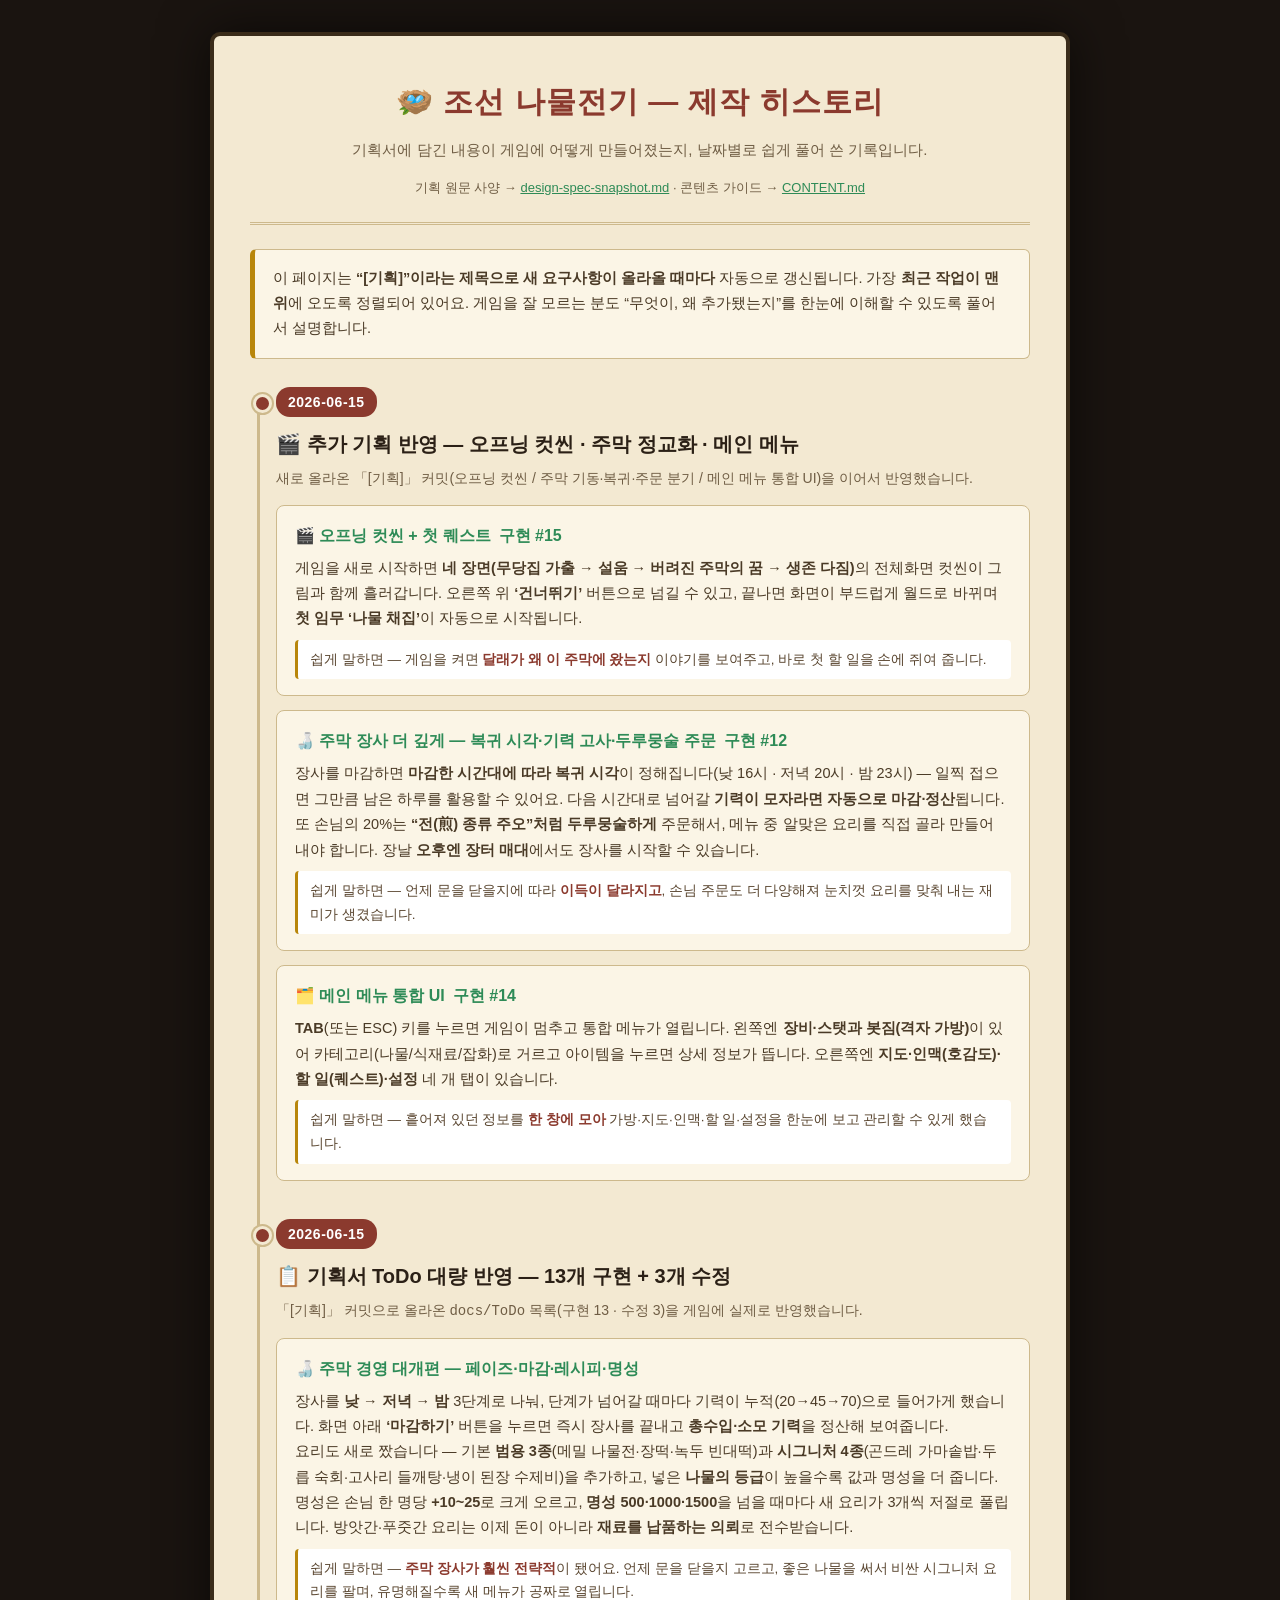
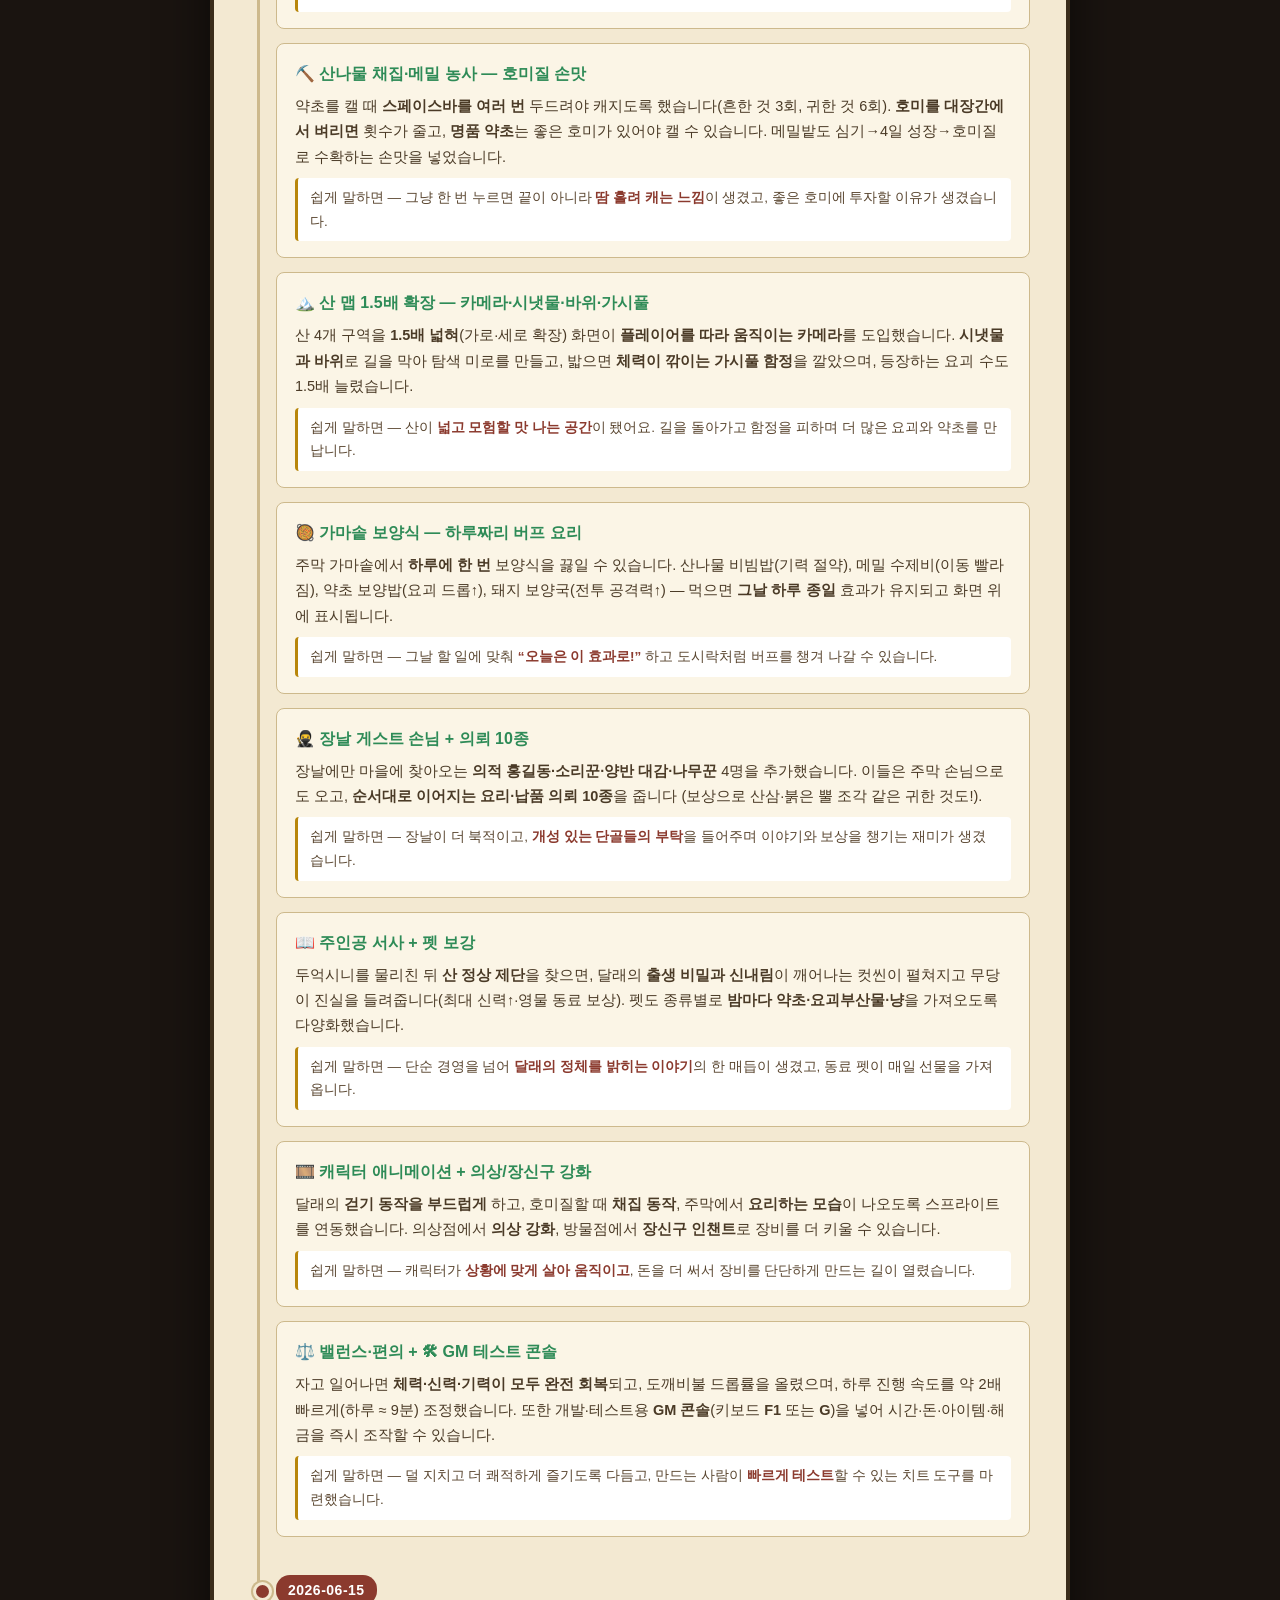
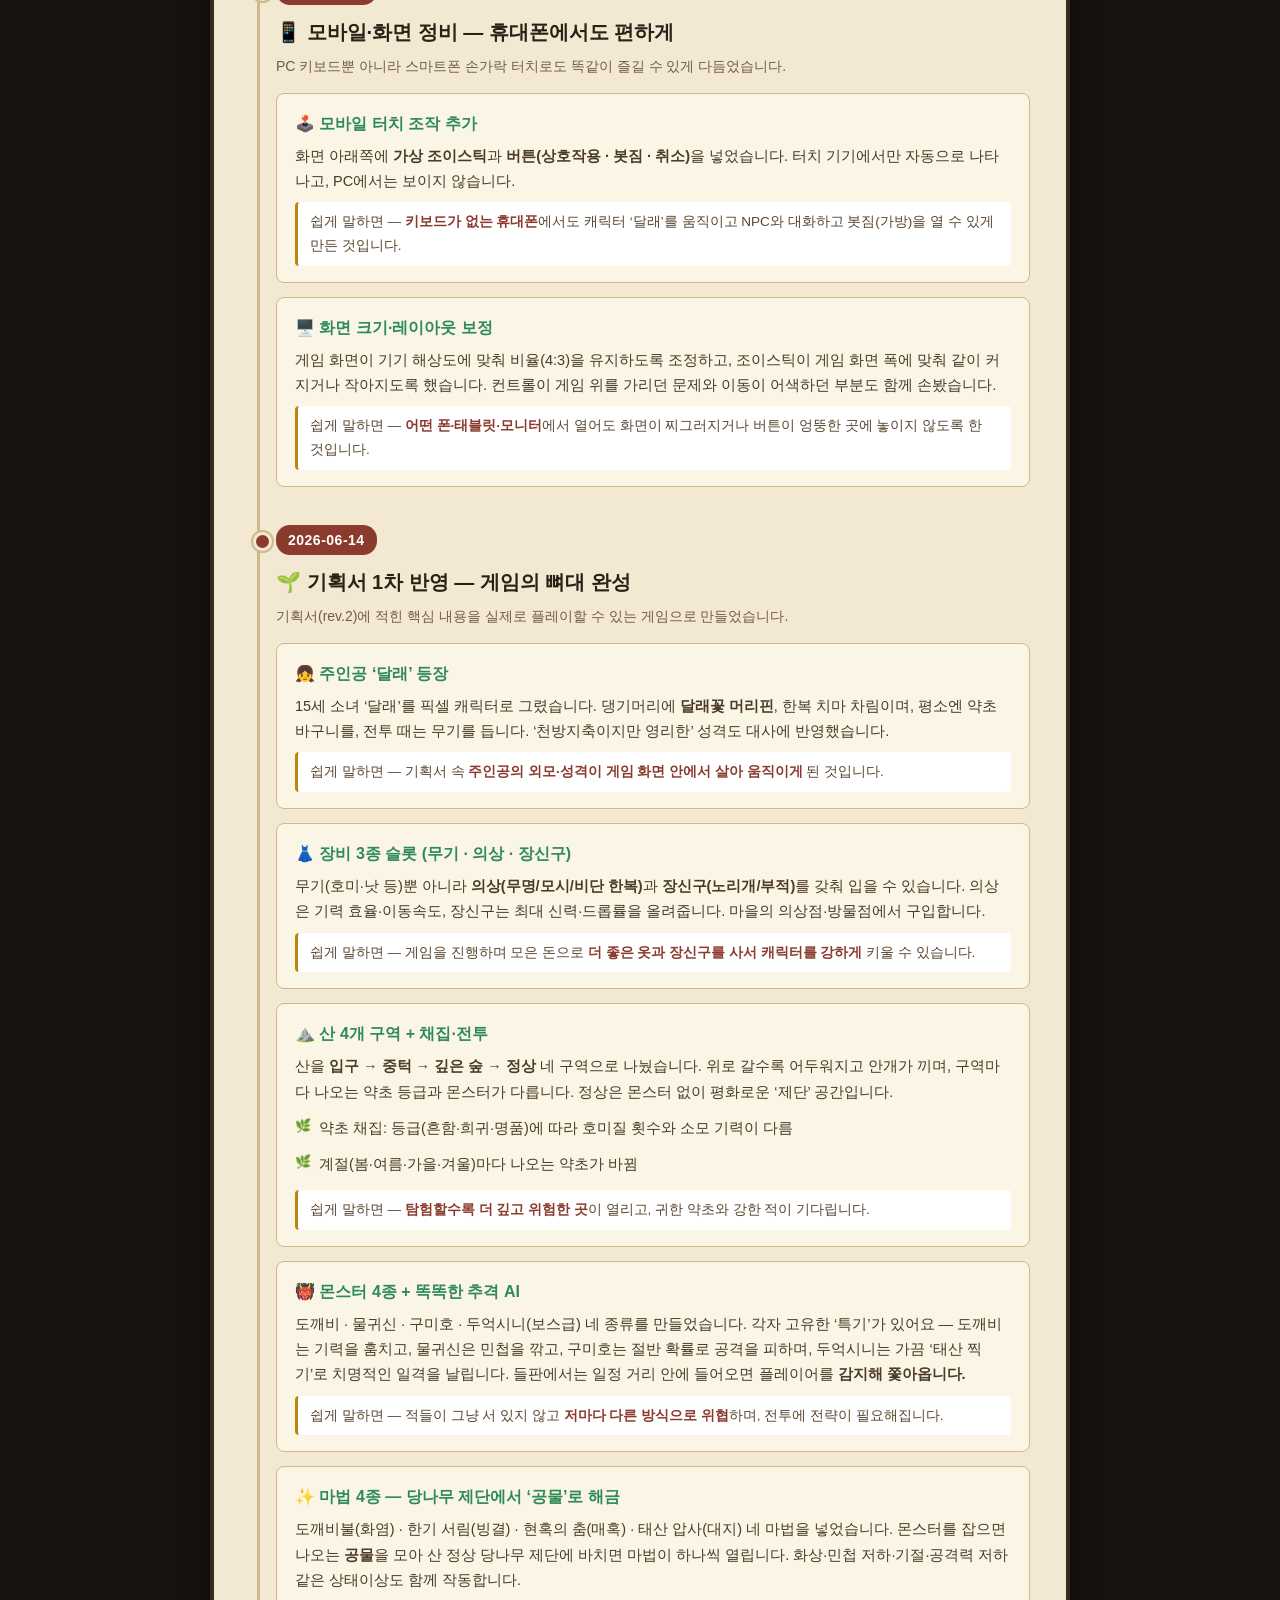
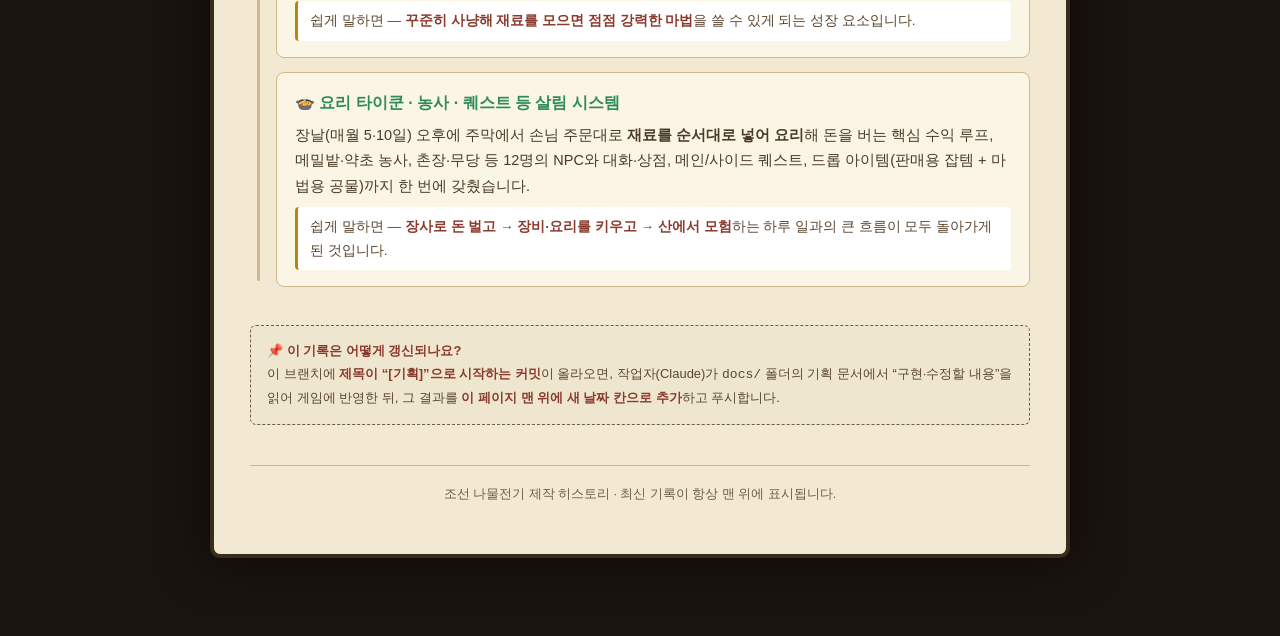
==== commit d70aae27: "docs: 제작 히스토리에 추가 기획(컷씬·주막 정교화·메인 메뉴) 반영 기록" ====
--- a/제작 히스토리.html
+++ b/제작 히스토리.html
@@ -78,7 +78,6 @@
     display:flex; align-items:center; gap:8px;
   }
   .card p{ font-size:14.5px; color:#4a3a26; }
-  .todo-tag{ font-size:11px; font-weight:600; color:#fff; background:#2e8b57; padding:2px 8px; border-radius:10px; margin-left:4px; white-space:nowrap; }
   .card .plain{
     margin-top:8px; font-size:13.5px; color:#5a4630;
     background:#fff; border-left:3px solid var(--gold);
@@ -124,16 +123,49 @@
   <div class="timeline">
   <!-- ▼▼▼ 새 작업 기록은 항상 이 줄 바로 아래에 (최신이 맨 위) 추가합니다 ▼▼▼ -->
 
+    <!-- ───────────────────────── 2026-06-15 (추가 기획 반영: 컷씬·주막·메뉴) ───────────────────────── -->
+    <section class="entry">
+      <span class="date">2026-06-15</span>
+      <h2>🎬 추가 기획 반영 — 오프닝 컷씬 · 주막 정교화 · 메인 메뉴</h2>
+      <div class="tagline">새로 올라온 「[기획]」 커밋(오프닝 컷씬 / 주막 기동·복귀·주문 분기 / 메인 메뉴 통합 UI)을 이어서 반영했습니다.</div>
+
+      <div class="card">
+        <h3>🎬 오프닝 컷씬 + 첫 퀘스트 <span class="todo-tag">구현 #15</span></h3>
+        <p>게임을 새로 시작하면 <b>네 장면(무당집 가출 → 설움 → 버려진 주막의 꿈 → 생존 다짐)</b>의
+           전체화면 컷씬이 그림과 함께 흘러갑니다. 오른쪽 위 <b>‘건너뛰기’</b> 버튼으로 넘길 수 있고,
+           끝나면 화면이 부드럽게 월드로 바뀌며 <b>첫 임무 ‘나물 채집’</b>이 자동으로 시작됩니다.</p>
+        <div class="plain">쉽게 말하면 — 게임을 켜면 <b>달래가 왜 이 주막에 왔는지</b> 이야기를 보여주고,
+          바로 첫 할 일을 손에 쥐여 줍니다.</div>
+      </div>
+
+      <div class="card">
+        <h3>🍶 주막 장사 더 깊게 — 복귀 시각·기력 고사·두루뭉술 주문 <span class="todo-tag">구현 #12</span></h3>
+        <p>장사를 마감하면 <b>마감한 시간대에 따라 복귀 시각</b>이 정해집니다(낮 16시 · 저녁 20시 · 밤 23시) —
+           일찍 접으면 그만큼 남은 하루를 활용할 수 있어요. 다음 시간대로 넘어갈 <b>기력이 모자라면 자동으로
+           마감·정산</b>됩니다. 또 손님의 20%는 <b>“전(煎) 종류 주오”처럼 두루뭉술하게</b> 주문해서, 메뉴 중
+           알맞은 요리를 직접 골라 만들어 내야 합니다. 장날 <b>오후엔 장터 매대</b>에서도 장사를 시작할 수 있습니다.</p>
+        <div class="plain">쉽게 말하면 — 언제 문을 닫을지에 따라 <b>이득이 달라지고</b>, 손님 주문도 더 다양해져
+          눈치껏 요리를 맞춰 내는 재미가 생겼습니다.</div>
+      </div>
+
+      <div class="card">
+        <h3>🗂️ 메인 메뉴 통합 UI <span class="todo-tag">구현 #14</span></h3>
+        <p><b>TAB</b>(또는 ESC) 키를 누르면 게임이 멈추고 통합 메뉴가 열립니다. 왼쪽엔 <b>장비·스탯과
+           봇짐(격자 가방)</b>이 있어 카테고리(나물/식재료/잡화)로 거르고 아이템을 누르면 상세 정보가 뜹니다.
+           오른쪽엔 <b>지도·인맥(호감도)·할 일(퀘스트)·설정</b> 네 개 탭이 있습니다.</p>
+        <div class="plain">쉽게 말하면 — 흩어져 있던 정보를 <b>한 창에 모아</b> 가방·지도·인맥·할 일·설정을
+          한눈에 보고 관리할 수 있게 했습니다.</div>
+      </div>
+    </section>
+
     <!-- ───────────────────────── 2026-06-15 (기획서 대량 반영) ───────────────────────── -->
     <section class="entry">
       <span class="date">2026-06-15</span>
       <h2>📋 기획서 ToDo 대량 반영 — 13개 구현 + 3개 수정</h2>
-      <div class="tagline">「[기획]」 커밋으로 올라온 <code>docs/ToDo</code> 목록(구현 13 · 수정 3 = 총 16개)을
-        관련된 것끼리 <b>8개 주제로 묶어</b> 게임에 반영했습니다. 각 카드 제목 옆 <span class="todo-tag">번호</span>로
-        어떤 항목인지 표시했습니다.</div>
-
-      <div class="card">
-        <h3>🍶 주막 경영 대개편 — 페이즈·마감·레시피·명성 <span class="todo-tag">구현 #12·#13·#8</span></h3>
+      <div class="tagline">「[기획]」 커밋으로 올라온 <code>docs/ToDo</code> 목록(구현 13 · 수정 3)을 게임에 실제로 반영했습니다.</div>
+
+      <div class="card">
+        <h3>🍶 주막 경영 대개편 — 페이즈·마감·레시피·명성</h3>
         <p>장사를 <b>낮 → 저녁 → 밤</b> 3단계로 나눠, 단계가 넘어갈 때마다 기력이 누적(20→45→70)으로
            들어가게 했습니다. 화면 아래 <b>‘마감하기’</b> 버튼을 누르면 즉시 장사를 끝내고
            <b>총수입·소모 기력</b>을 정산해 보여줍니다.</p>
@@ -148,7 +180,7 @@
       </div>
 
       <div class="card">
-        <h3>⛏️ 산나물 채집·메밀 농사 — 호미질 손맛 <span class="todo-tag">구현 #9·#10</span></h3>
+        <h3>⛏️ 산나물 채집·메밀 농사 — 호미질 손맛</h3>
         <p>약초를 캘 때 <b>스페이스바를 여러 번</b> 두드려야 캐지도록 했습니다(흔한 것 3회, 귀한 것 6회).
            <b>호미를 대장간에서 벼리면</b> 횟수가 줄고, <b>명품 약초</b>는 좋은 호미가 있어야 캘 수 있습니다.
            메밀밭도 심기→4일 성장→호미질로 수확하는 손맛을 넣었습니다.</p>
@@ -157,7 +189,7 @@
       </div>
 
       <div class="card">
-        <h3>🏔️ 산 맵 1.5배 확장 — 카메라·시냇물·바위·가시풀 <span class="todo-tag">구현 #11</span></h3>
+        <h3>🏔️ 산 맵 1.5배 확장 — 카메라·시냇물·바위·가시풀</h3>
         <p>산 4개 구역을 <b>1.5배 넓혀</b>(가로·세로 확장) 화면이 <b>플레이어를 따라 움직이는 카메라</b>를
            도입했습니다. <b>시냇물과 바위</b>로 길을 막아 탐색 미로를 만들고, 밟으면 <b>체력이 깎이는
            가시풀 함정</b>을 깔았으며, 등장하는 요괴 수도 1.5배 늘렸습니다.</p>
@@ -166,7 +198,7 @@
       </div>
 
       <div class="card">
-        <h3>🥘 가마솥 보양식 — 하루짜리 버프 요리 <span class="todo-tag">구현 #3</span></h3>
+        <h3>🥘 가마솥 보양식 — 하루짜리 버프 요리</h3>
         <p>주막 가마솥에서 <b>하루에 한 번</b> 보양식을 끓일 수 있습니다. 산나물 비빔밥(기력 절약),
            메밀 수제비(이동 빨라짐), 약초 보양밥(요괴 드롭↑), 돼지 보양국(전투 공격력↑) —
            먹으면 <b>그날 하루 종일</b> 효과가 유지되고 화면 위에 표시됩니다.</p>
@@ -175,7 +207,7 @@
       </div>
 
       <div class="card">
-        <h3>🥷 장날 게스트 손님 + 의뢰 10종 <span class="todo-tag">구현 #1·#2</span></h3>
+        <h3>🥷 장날 게스트 손님 + 의뢰 10종</h3>
         <p>장날에만 마을에 찾아오는 <b>의적 홍길동·소리꾼·양반 대감·나무꾼</b> 4명을 추가했습니다.
            이들은 주막 손님으로도 오고, <b>순서대로 이어지는 요리·납품 의뢰 10종</b>을 줍니다
            (보상으로 산삼·붉은 뿔 조각 같은 귀한 것도!).</p>
@@ -184,7 +216,7 @@
       </div>
 
       <div class="card">
-        <h3>📖 주인공 서사 + 펫 보강 <span class="todo-tag">구현 #4·#5</span></h3>
+        <h3>📖 주인공 서사 + 펫 보강</h3>
         <p>두억시니를 물리친 뒤 <b>산 정상 제단</b>을 찾으면, 달래의 <b>출생 비밀과 신내림</b>이 깨어나는
            컷씬이 펼쳐지고 무당이 진실을 들려줍니다(최대 신력↑·영물 동료 보상). 펫도 종류별로
            <b>밤마다 약초·요괴부산물·냥</b>을 가져오도록 다양화했습니다.</p>
@@ -193,7 +225,7 @@
       </div>
 
       <div class="card">
-        <h3>🎞️ 캐릭터 애니메이션 + 의상/장신구 강화 <span class="todo-tag">구현 #6 · 수정 #3</span></h3>
+        <h3>🎞️ 캐릭터 애니메이션 + 의상/장신구 강화</h3>
         <p>달래의 <b>걷기 동작을 부드럽게</b> 하고, 호미질할 때 <b>채집 동작</b>, 주막에서 <b>요리하는 모습</b>이
            나오도록 스프라이트를 연동했습니다. 의상점에서 <b>의상 강화</b>, 방물점에서 <b>장신구 인챈트</b>로
            장비를 더 키울 수 있습니다.</p>
@@ -202,7 +234,7 @@
       </div>
 
       <div class="card">
-        <h3>⚖️ 밸런스·편의 + 🛠 GM 테스트 콘솔 <span class="todo-tag">구현 #7 · 수정 #1·#2</span></h3>
+        <h3>⚖️ 밸런스·편의 + 🛠 GM 테스트 콘솔</h3>
         <p>자고 일어나면 <b>체력·신력·기력이 모두 완전 회복</b>되고, 도깨비불 드롭률을 올렸으며,
            하루 진행 속도를 약 2배 빠르게(하루 ≈ 9분) 조정했습니다. 또한 개발·테스트용
            <b>GM 콘솔</b>(키보드 <b>F1</b> 또는 <b>G</b>)을 넣어 시간·돈·아이템·해금을 즉시 조작할 수 있습니다.</p>
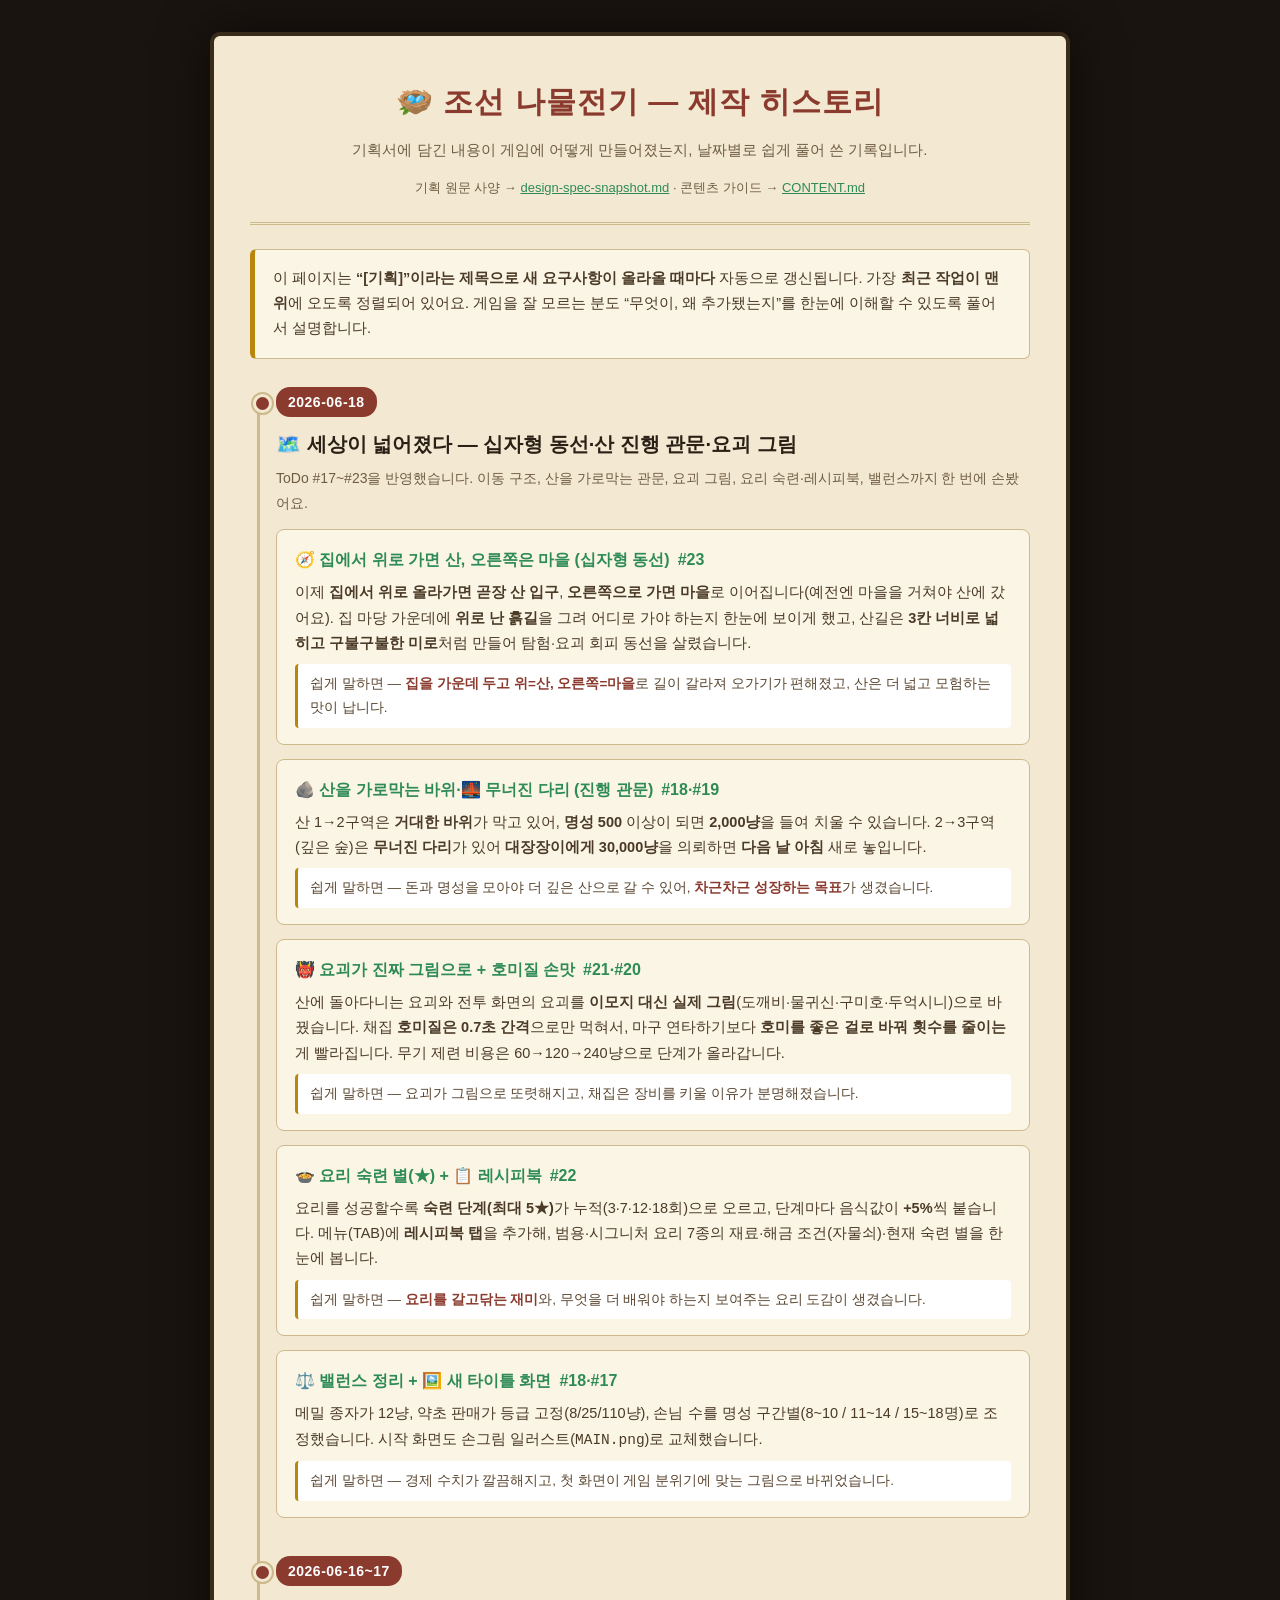
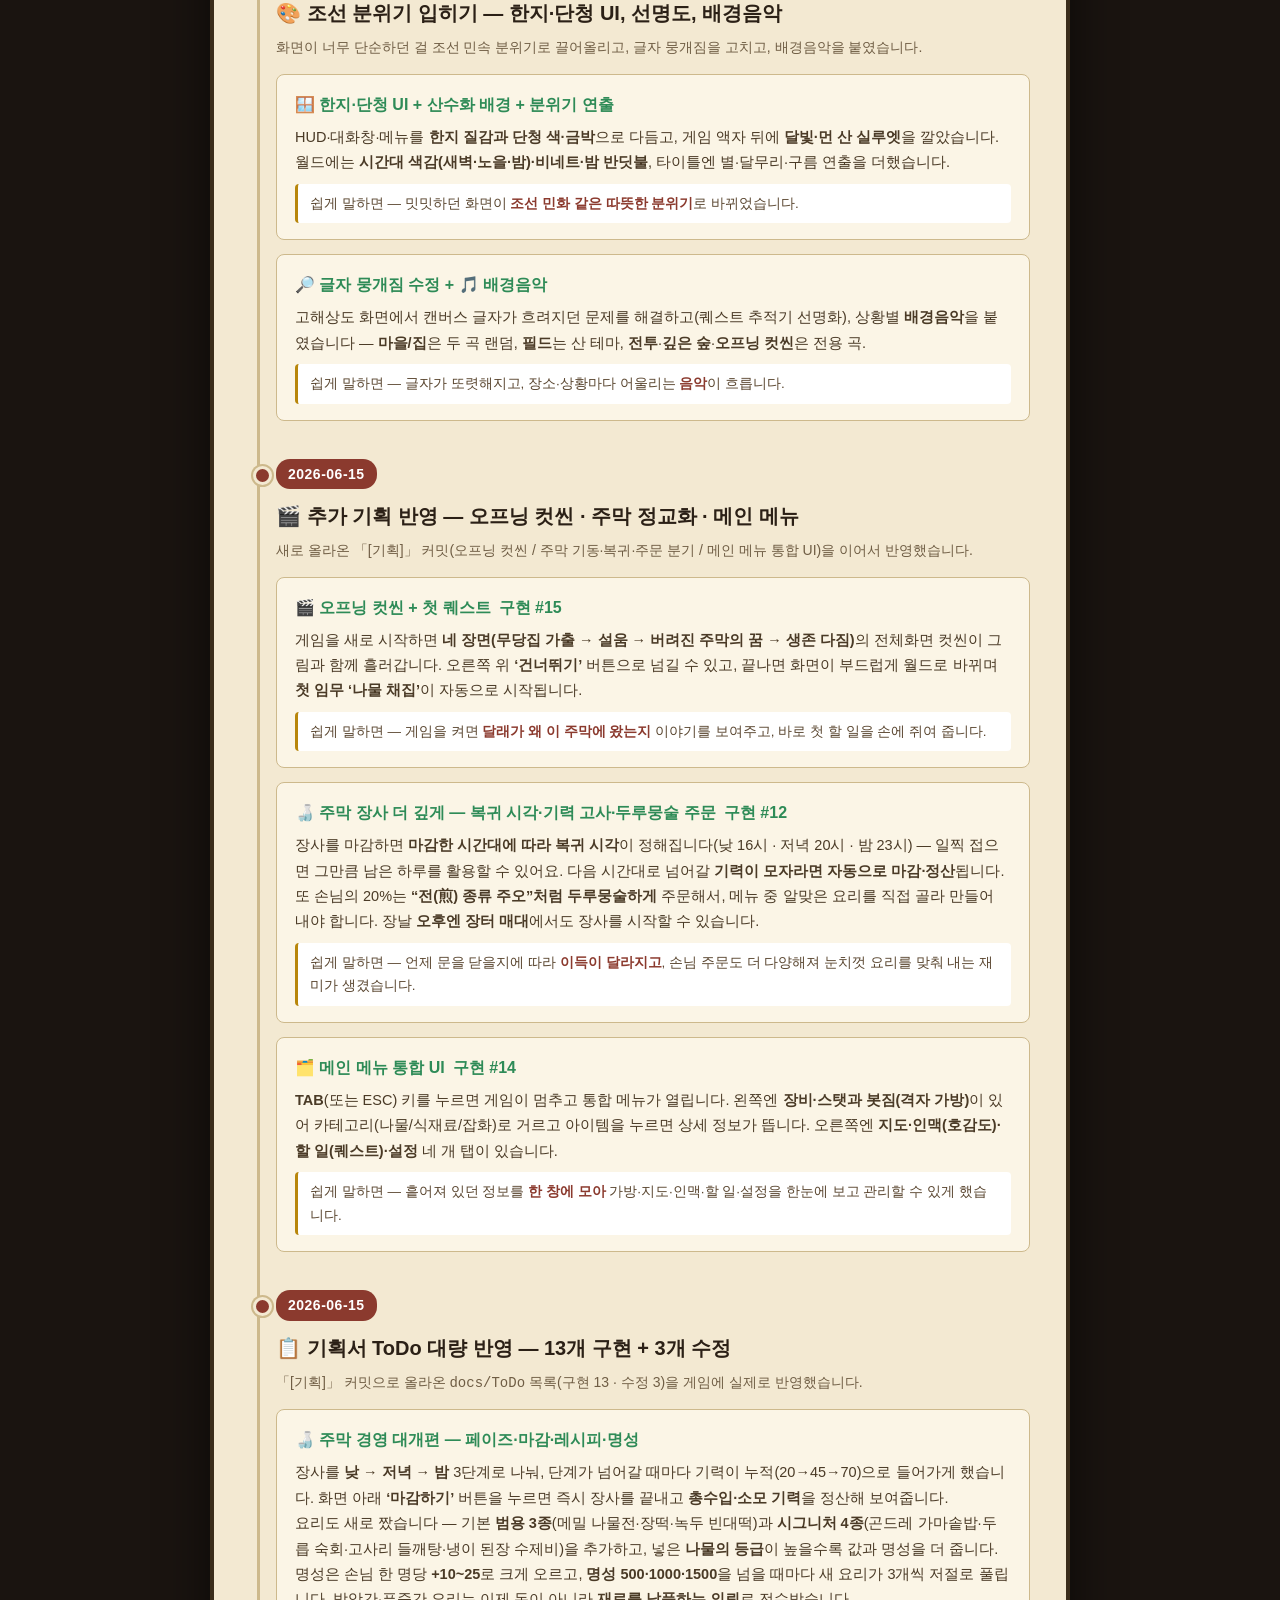
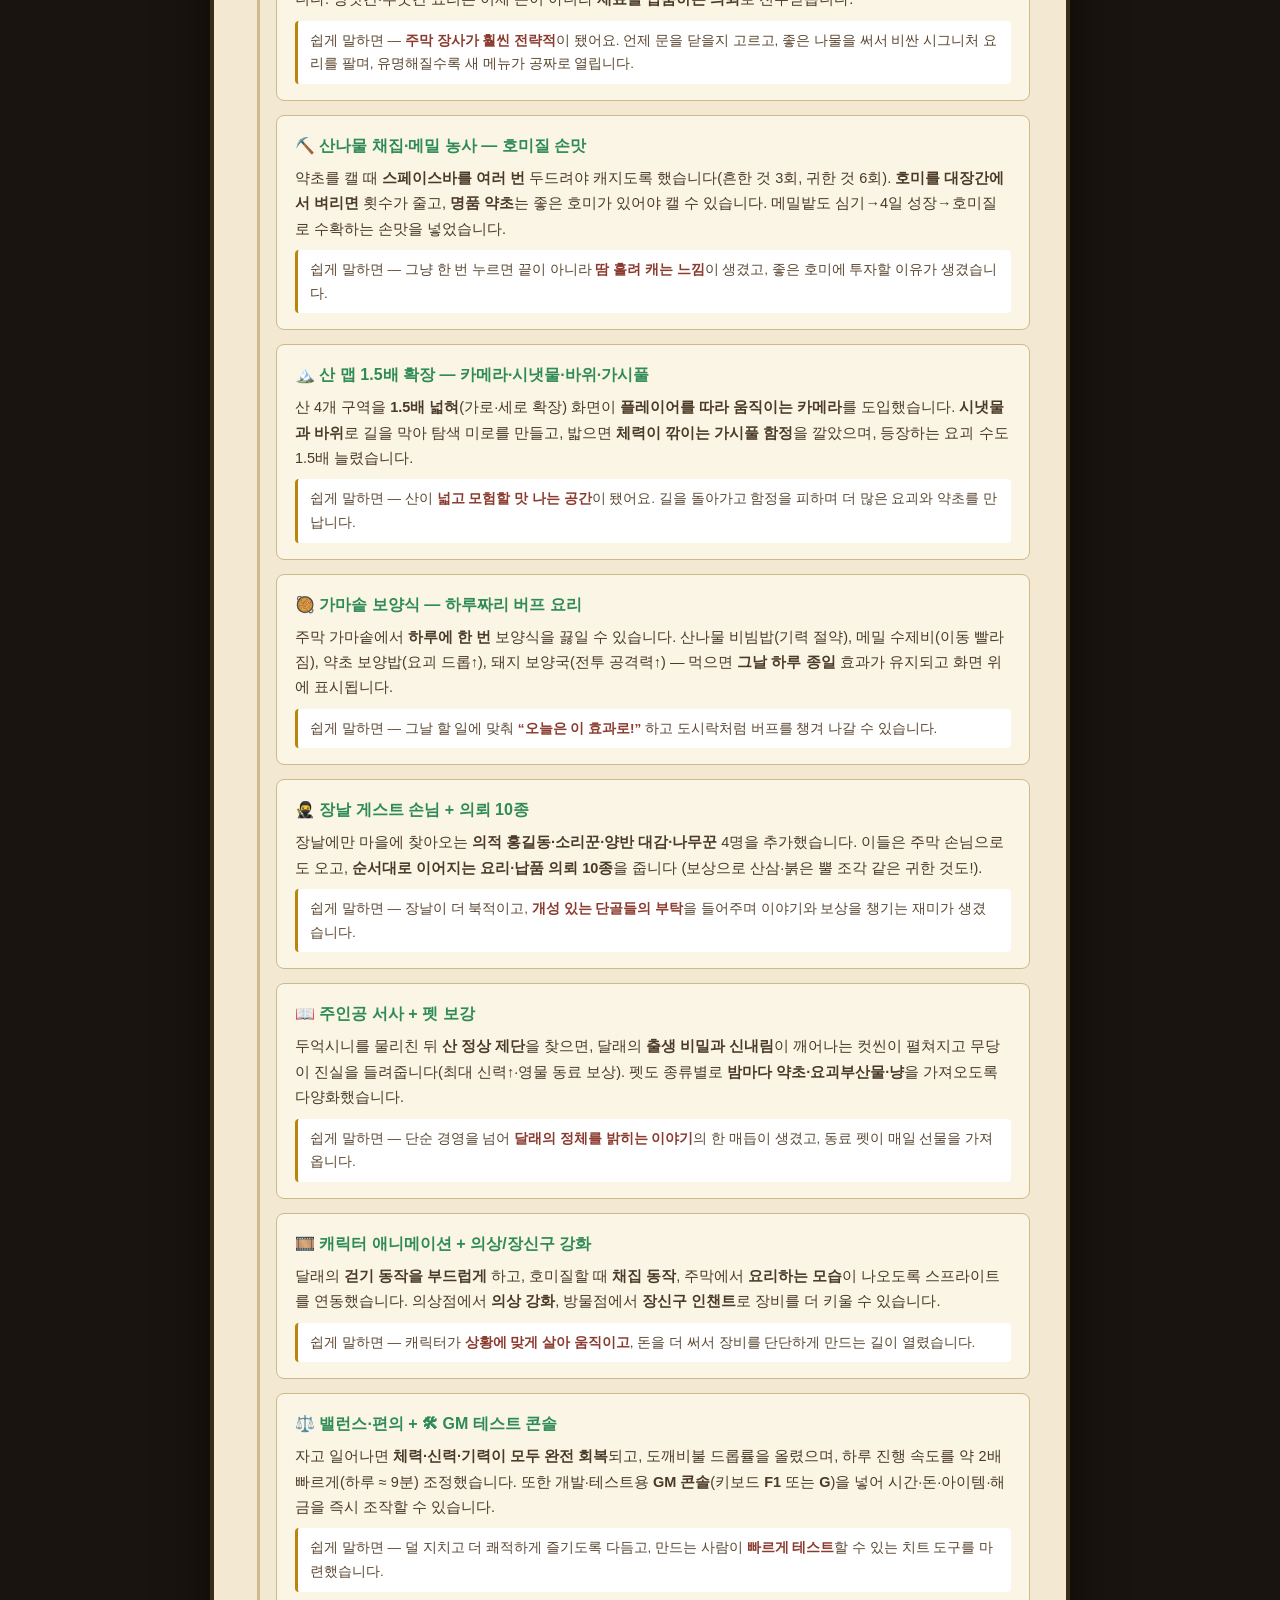
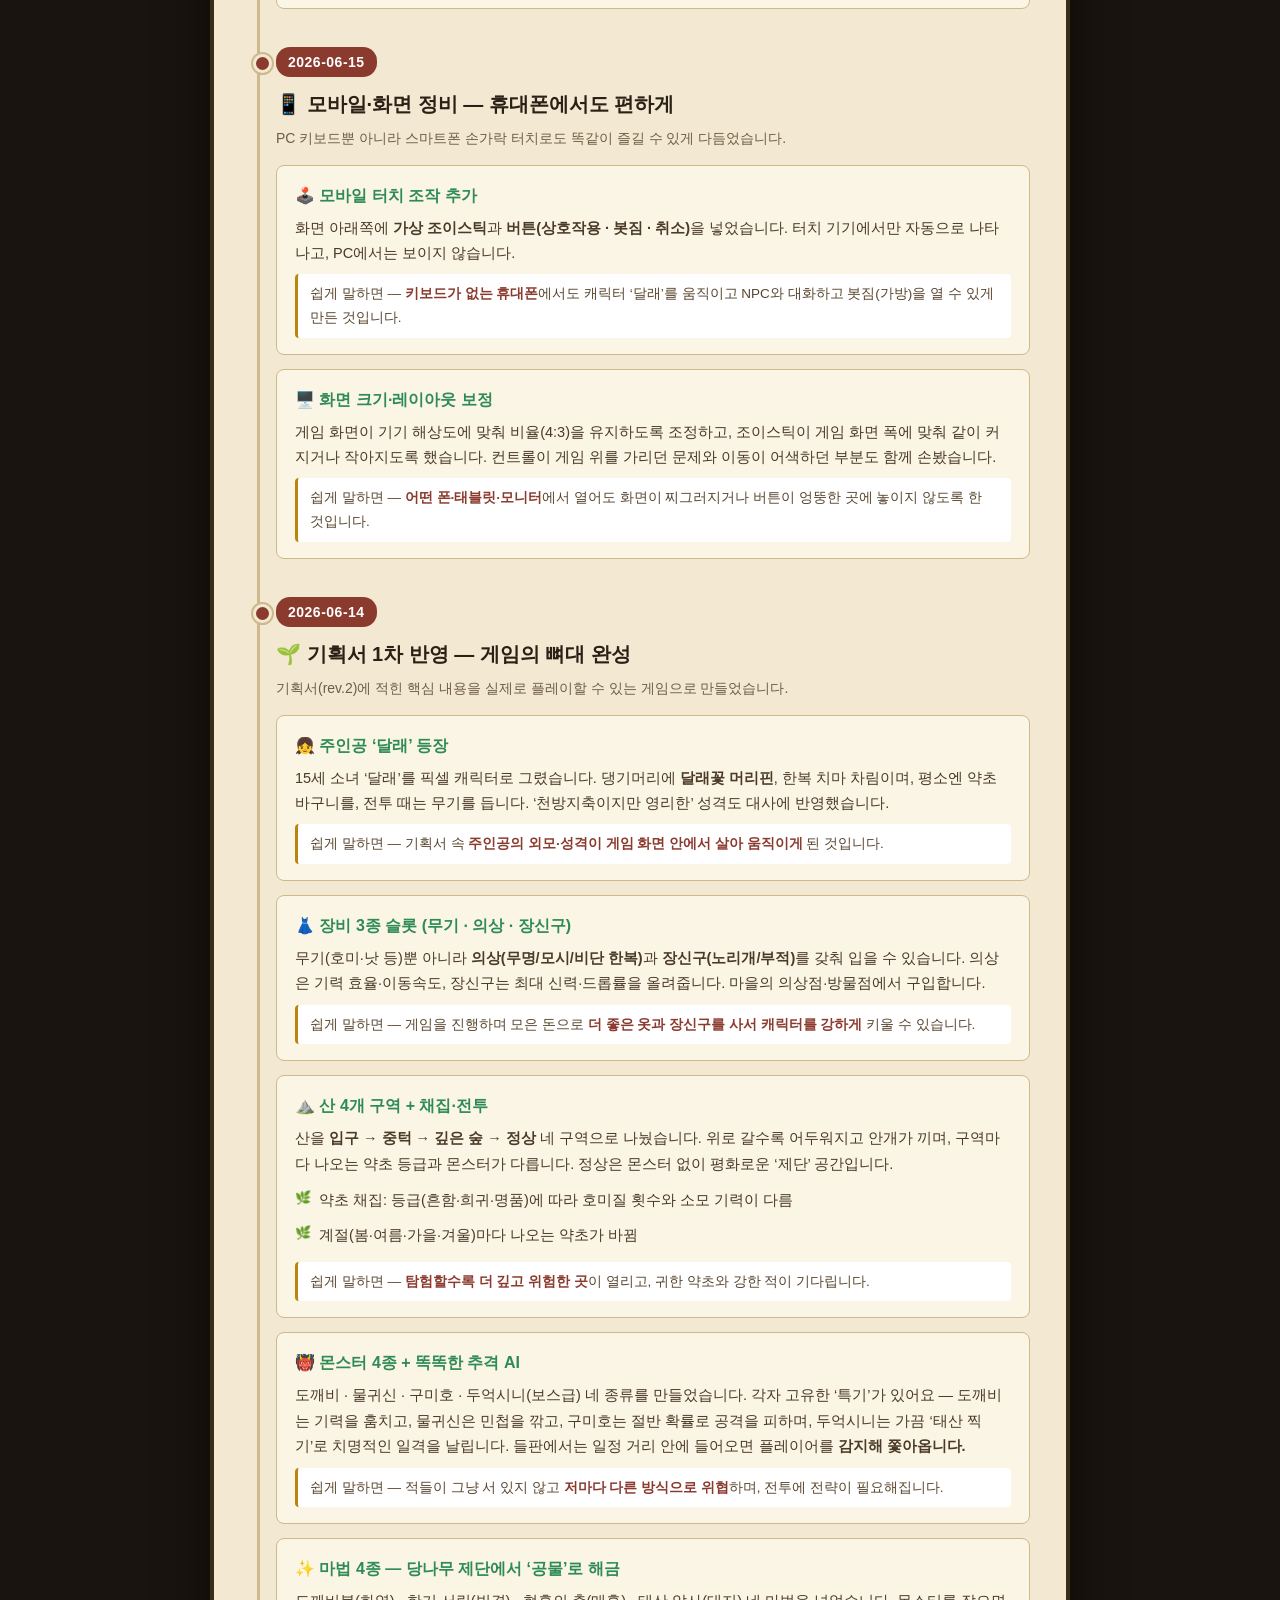
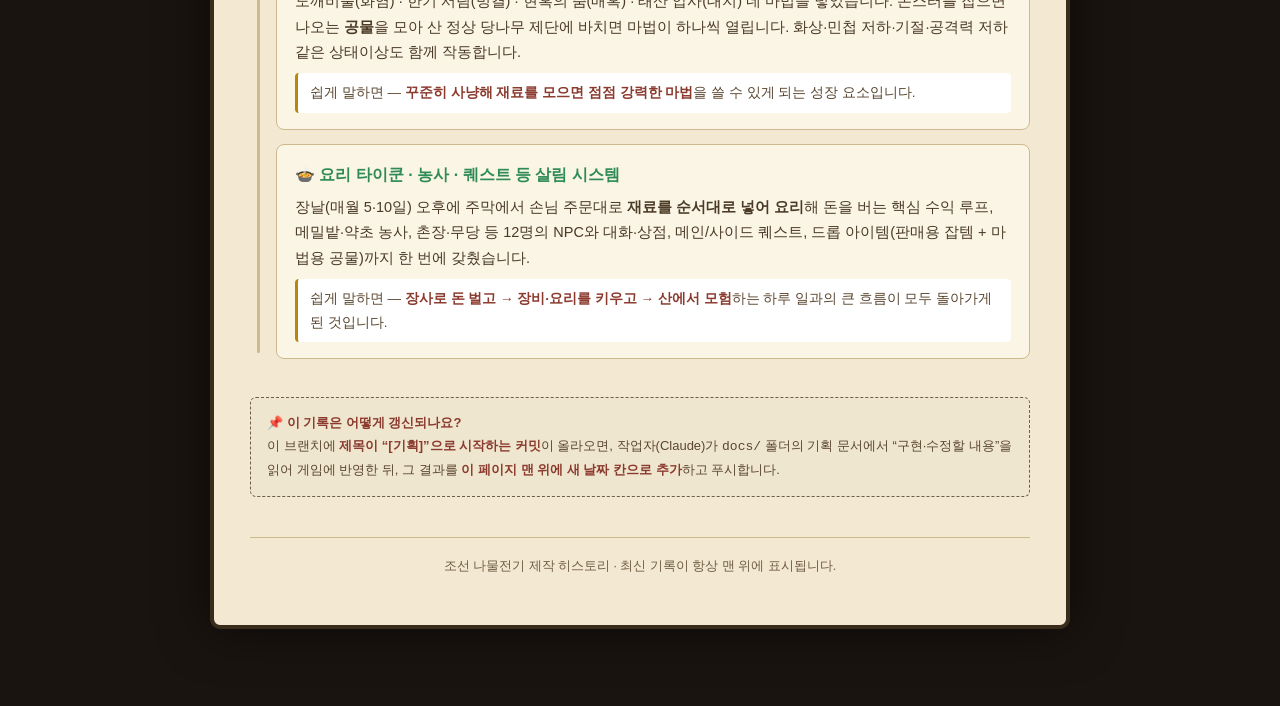
==== commit a1365062: "docs: 제작 히스토리 갱신 — 2026-06-18(#17~#23) + 06-16~17(분위기·BGM) - 십자형 동선(집 위→산), 산 진행 게이트(바위/다리), 요괴 그림, " ====
--- a/제작 히스토리.html
+++ b/제작 히스토리.html
@@ -122,6 +122,72 @@
 
   <div class="timeline">
   <!-- ▼▼▼ 새 작업 기록은 항상 이 줄 바로 아래에 (최신이 맨 위) 추가합니다 ▼▼▼ -->
+
+    <!-- ───────────────────────── 2026-06-18 (월드 동선·진행 게이트·시스템 개편) ───────────────────────── -->
+    <section class="entry">
+      <span class="date">2026-06-18</span>
+      <h2>🗺️ 세상이 넓어졌다 — 십자형 동선·산 진행 관문·요괴 그림</h2>
+      <div class="tagline">ToDo #17~#23을 반영했습니다. 이동 구조, 산을 가로막는 관문, 요괴 그림, 요리 숙련·레시피북, 밸런스까지 한 번에 손봤어요.</div>
+
+      <div class="card">
+        <h3>🧭 집에서 위로 가면 산, 오른쪽은 마을 (십자형 동선) <span class="todo-tag">#23</span></h3>
+        <p>이제 <b>집에서 위로 올라가면 곧장 산 입구</b>, <b>오른쪽으로 가면 마을</b>로 이어집니다(예전엔 마을을 거쳐야 산에 갔어요).
+           집 마당 가운데에 <b>위로 난 흙길</b>을 그려 어디로 가야 하는지 한눈에 보이게 했고, 산길은 <b>3칸 너비로 넓히고
+           구불구불한 미로</b>처럼 만들어 탐험·요괴 회피 동선을 살렸습니다.</p>
+        <div class="plain">쉽게 말하면 — <b>집을 가운데 두고 위=산, 오른쪽=마을</b>로 길이 갈라져 오가기가 편해졌고,
+          산은 더 넓고 모험하는 맛이 납니다.</div>
+      </div>
+
+      <div class="card">
+        <h3>🪨 산을 가로막는 바위·🌉 무너진 다리 (진행 관문) <span class="todo-tag">#18·#19</span></h3>
+        <p>산 1→2구역은 <b>거대한 바위</b>가 막고 있어, <b>명성 500</b> 이상이 되면 <b>2,000냥</b>을 들여 치울 수 있습니다.
+           2→3구역(깊은 숲)은 <b>무너진 다리</b>가 있어 <b>대장장이에게 30,000냥</b>을 의뢰하면 <b>다음 날 아침</b> 새로 놓입니다.</p>
+        <div class="plain">쉽게 말하면 — 돈과 명성을 모아야 더 깊은 산으로 갈 수 있어, <b>차근차근 성장하는 목표</b>가 생겼습니다.</div>
+      </div>
+
+      <div class="card">
+        <h3>👹 요괴가 진짜 그림으로 + 호미질 손맛 <span class="todo-tag">#21·#20</span></h3>
+        <p>산에 돌아다니는 요괴와 전투 화면의 요괴를 <b>이모지 대신 실제 그림</b>(도깨비·물귀신·구미호·두억시니)으로 바꿨습니다.
+           채집 <b>호미질은 0.7초 간격</b>으로만 먹혀서, 마구 연타하기보다 <b>호미를 좋은 걸로 바꿔 횟수를 줄이는</b> 게 빨라집니다.
+           무기 제련 비용은 60→120→240냥으로 단계가 올라갑니다.</p>
+        <div class="plain">쉽게 말하면 — 요괴가 그림으로 또렷해지고, 채집은 장비를 키울 이유가 분명해졌습니다.</div>
+      </div>
+
+      <div class="card">
+        <h3>🍲 요리 숙련 별(★) + 📋 레시피북 <span class="todo-tag">#22</span></h3>
+        <p>요리를 성공할수록 <b>숙련 단계(최대 5★)</b>가 누적(3·7·12·18회)으로 오르고, 단계마다 음식값이 <b>+5%</b>씩 붙습니다.
+           메뉴(TAB)에 <b>레시피북 탭</b>을 추가해, 범용·시그니처 요리 7종의 재료·해금 조건(자물쇠)·현재 숙련 별을 한눈에 봅니다.</p>
+        <div class="plain">쉽게 말하면 — <b>요리를 갈고닦는 재미</b>와, 무엇을 더 배워야 하는지 보여주는 요리 도감이 생겼습니다.</div>
+      </div>
+
+      <div class="card">
+        <h3>⚖️ 밸런스 정리 + 🖼️ 새 타이틀 화면 <span class="todo-tag">#18·#17</span></h3>
+        <p>메밀 종자가 12냥, 약초 판매가 등급 고정(8/25/110냥), 손님 수를 명성 구간별(8~10 / 11~14 / 15~18명)로 조정했습니다.
+           시작 화면도 손그림 일러스트(<code>MAIN.png</code>)로 교체했습니다.</p>
+        <div class="plain">쉽게 말하면 — 경제 수치가 깔끔해지고, 첫 화면이 게임 분위기에 맞는 그림으로 바뀌었습니다.</div>
+      </div>
+    </section>
+
+    <!-- ───────────────────────── 2026-06-16~17 (분위기·BGM) ───────────────────────── -->
+    <section class="entry">
+      <span class="date">2026-06-16~17</span>
+      <h2>🎨 조선 분위기 입히기 — 한지·단청 UI, 선명도, 배경음악</h2>
+      <div class="tagline">화면이 너무 단순하던 걸 조선 민속 분위기로 끌어올리고, 글자 뭉개짐을 고치고, 배경음악을 붙였습니다.</div>
+
+      <div class="card">
+        <h3>🪟 한지·단청 UI + 산수화 배경 + 분위기 연출</h3>
+        <p>HUD·대화창·메뉴를 <b>한지 질감과 단청 색·금박</b>으로 다듬고, 게임 액자 뒤에 <b>달빛·먼 산 실루엣</b>을 깔았습니다.
+           월드에는 <b>시간대 색감(새벽·노을·밤)·비네트·밤 반딧불</b>, 타이틀엔 별·달무리·구름 연출을 더했습니다.</p>
+        <div class="plain">쉽게 말하면 — 밋밋하던 화면이 <b>조선 민화 같은 따뜻한 분위기</b>로 바뀌었습니다.</div>
+      </div>
+
+      <div class="card">
+        <h3>🔎 글자 뭉개짐 수정 + 🎵 배경음악</h3>
+        <p>고해상도 화면에서 캔버스 글자가 흐려지던 문제를 해결하고(퀘스트 추적기 선명화), 상황별 <b>배경음악</b>을 붙였습니다 —
+           <b>마을/집</b>은 두 곡 랜덤, <b>필드</b>는 산 테마, <b>전투</b>·<b>깊은 숲</b>·<b>오프닝 컷씬</b>은 전용 곡.</p>
+        <div class="plain">쉽게 말하면 — 글자가 또렷해지고, 장소·상황마다 어울리는 <b>음악</b>이 흐릅니다.</div>
+      </div>
+    </section>
 
     <!-- ───────────────────────── 2026-06-15 (추가 기획 반영: 컷씬·주막·메뉴) ───────────────────────── -->
     <section class="entry">
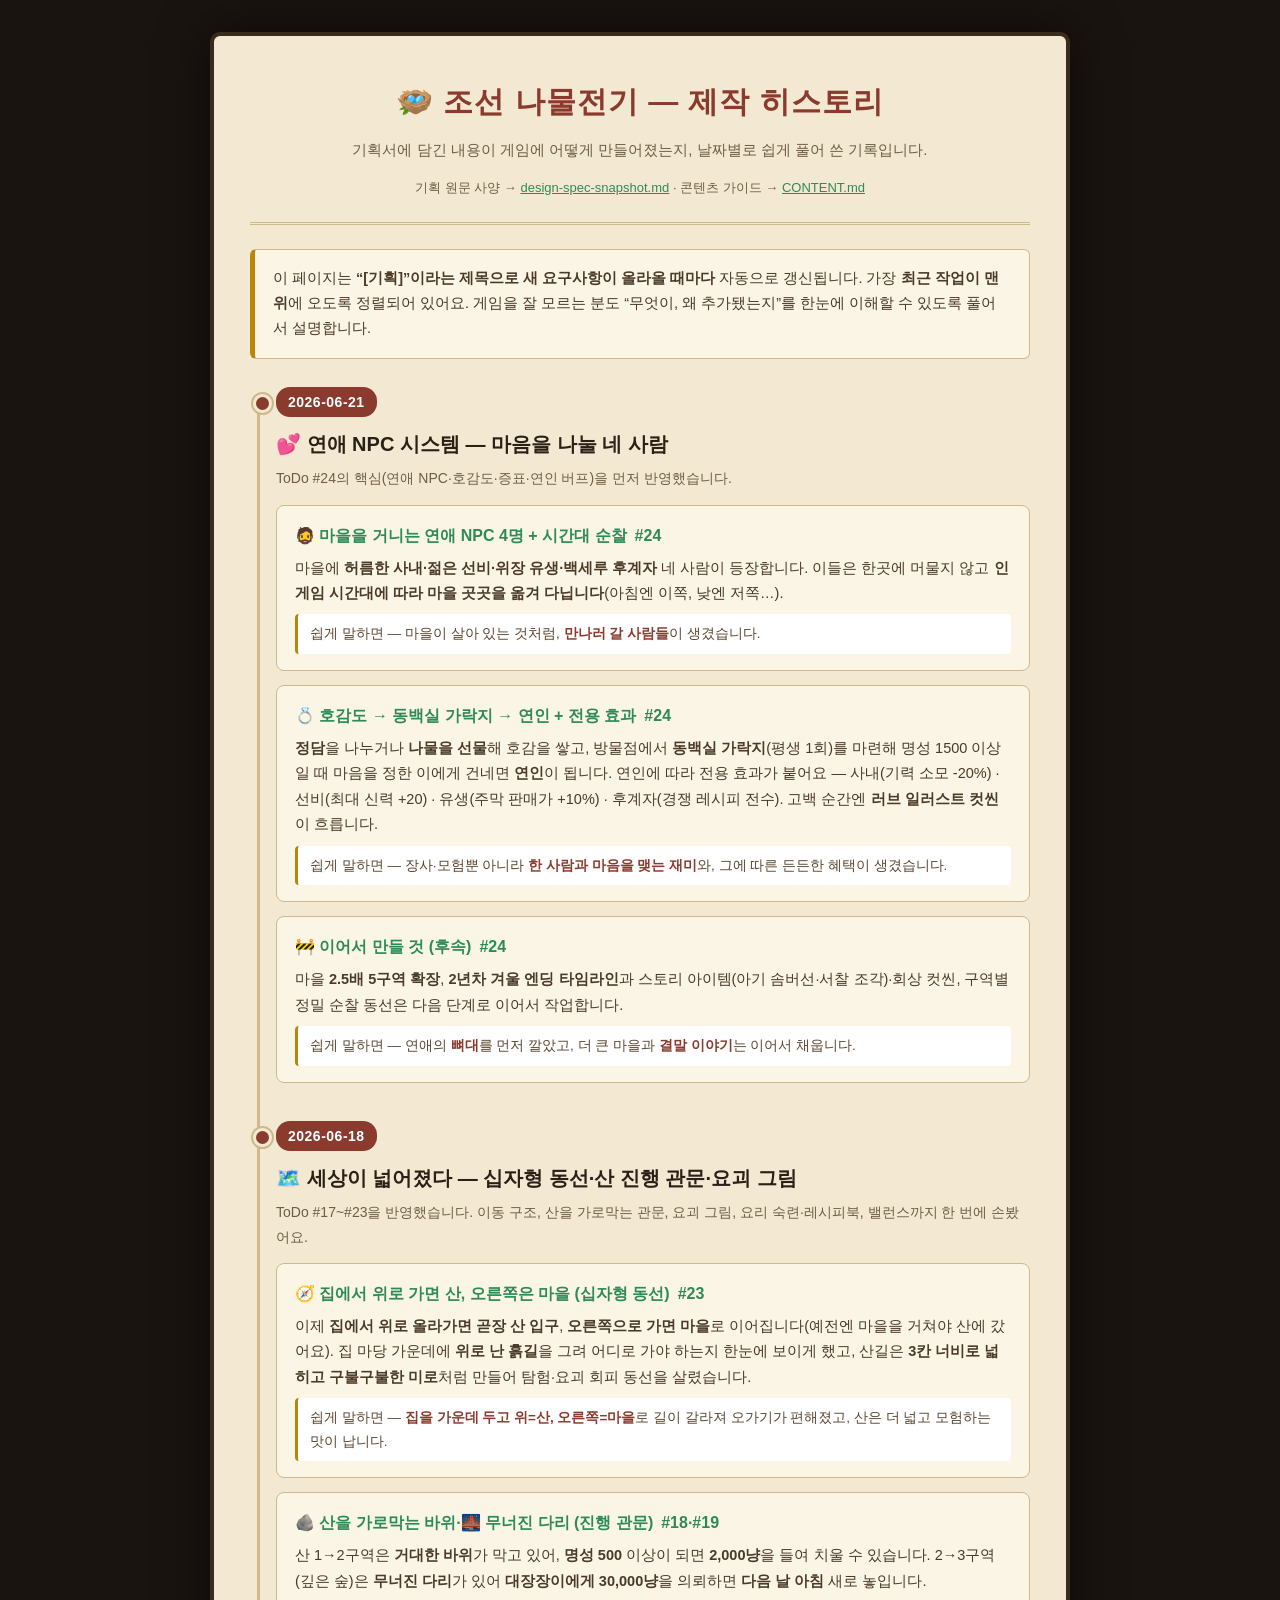
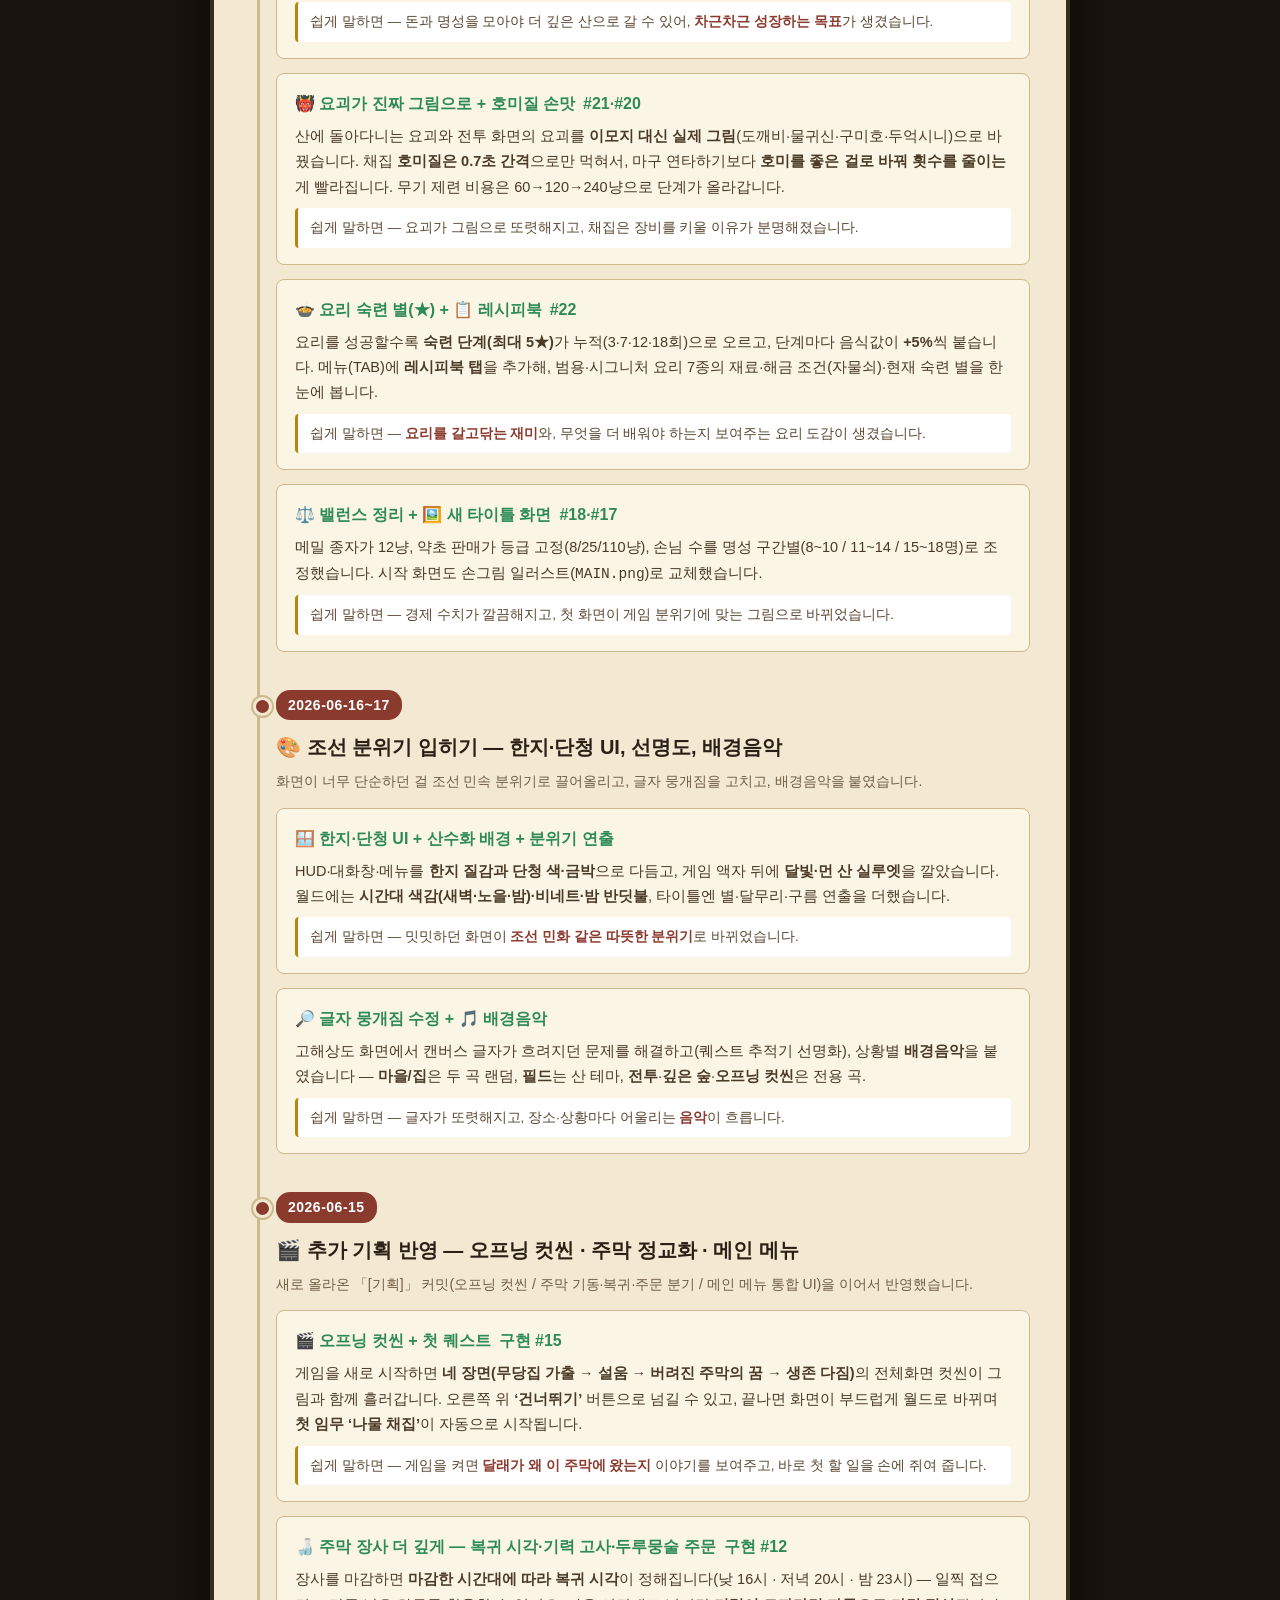
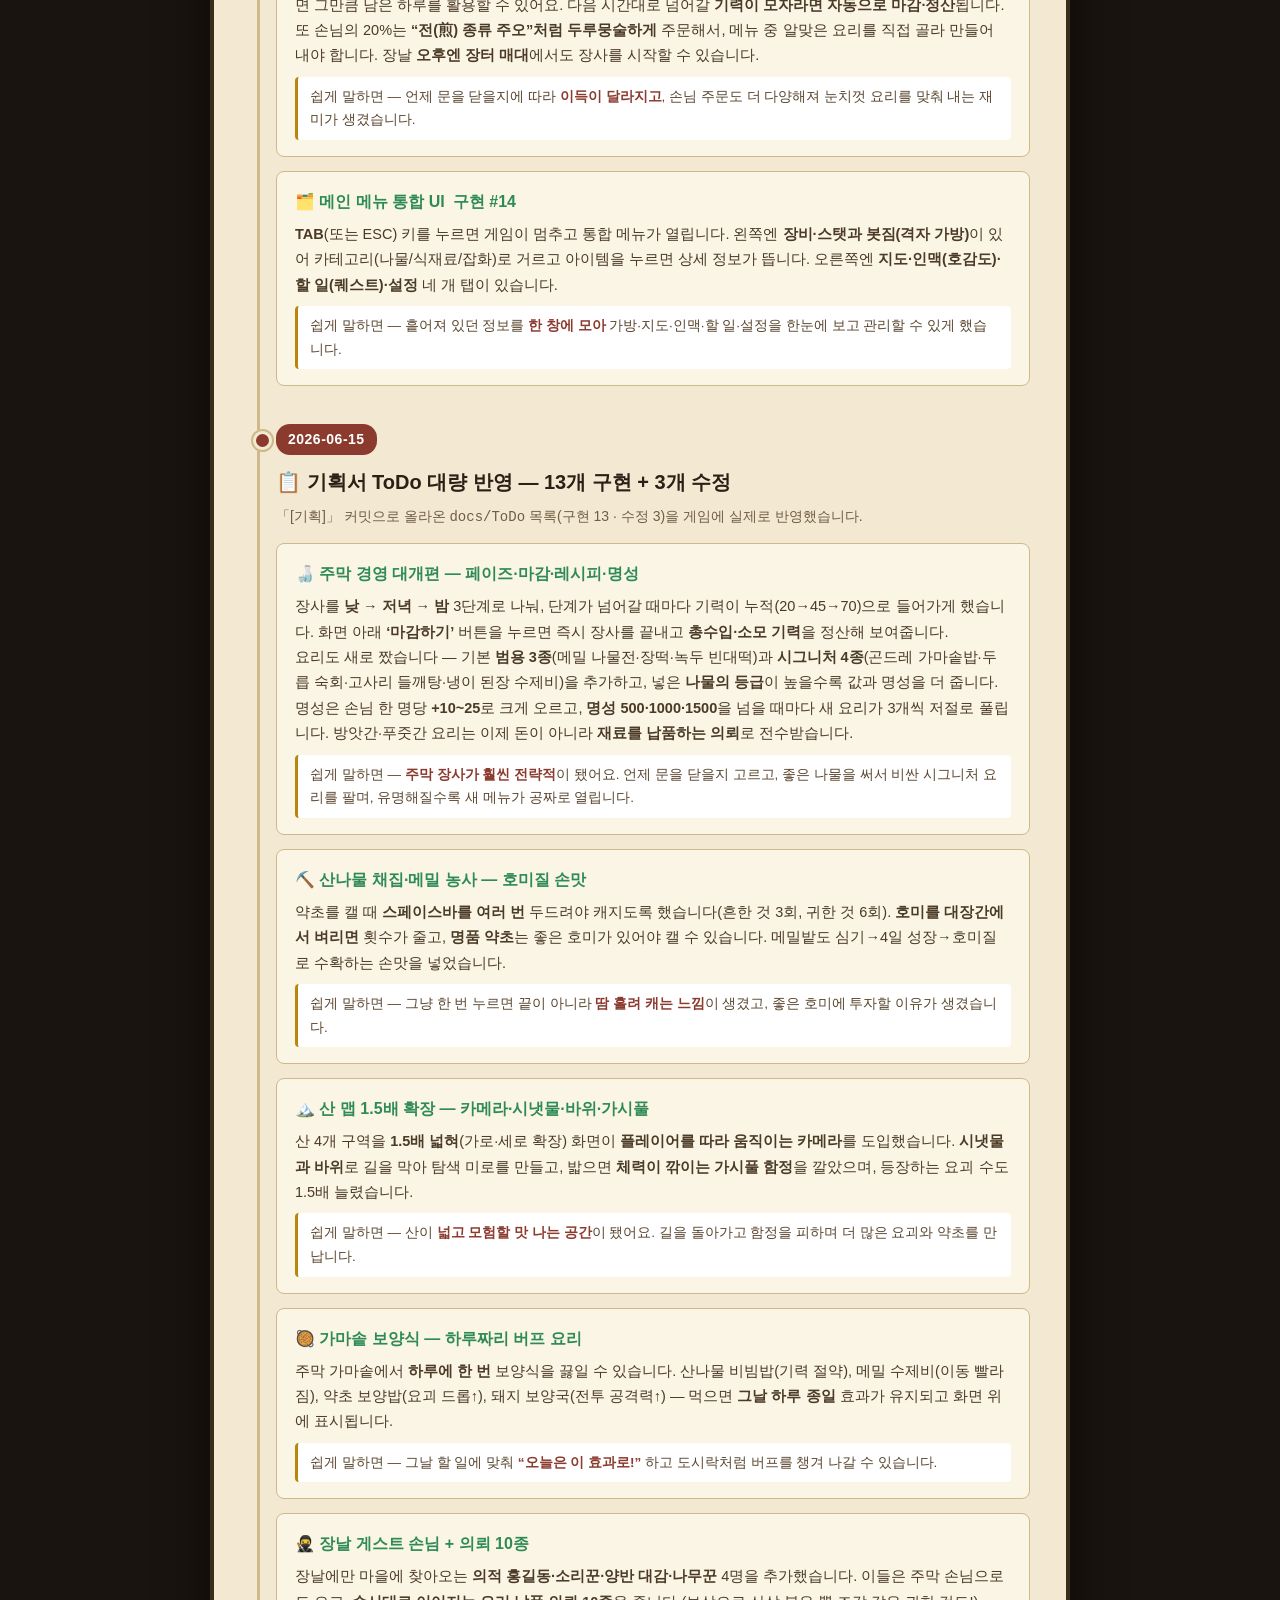
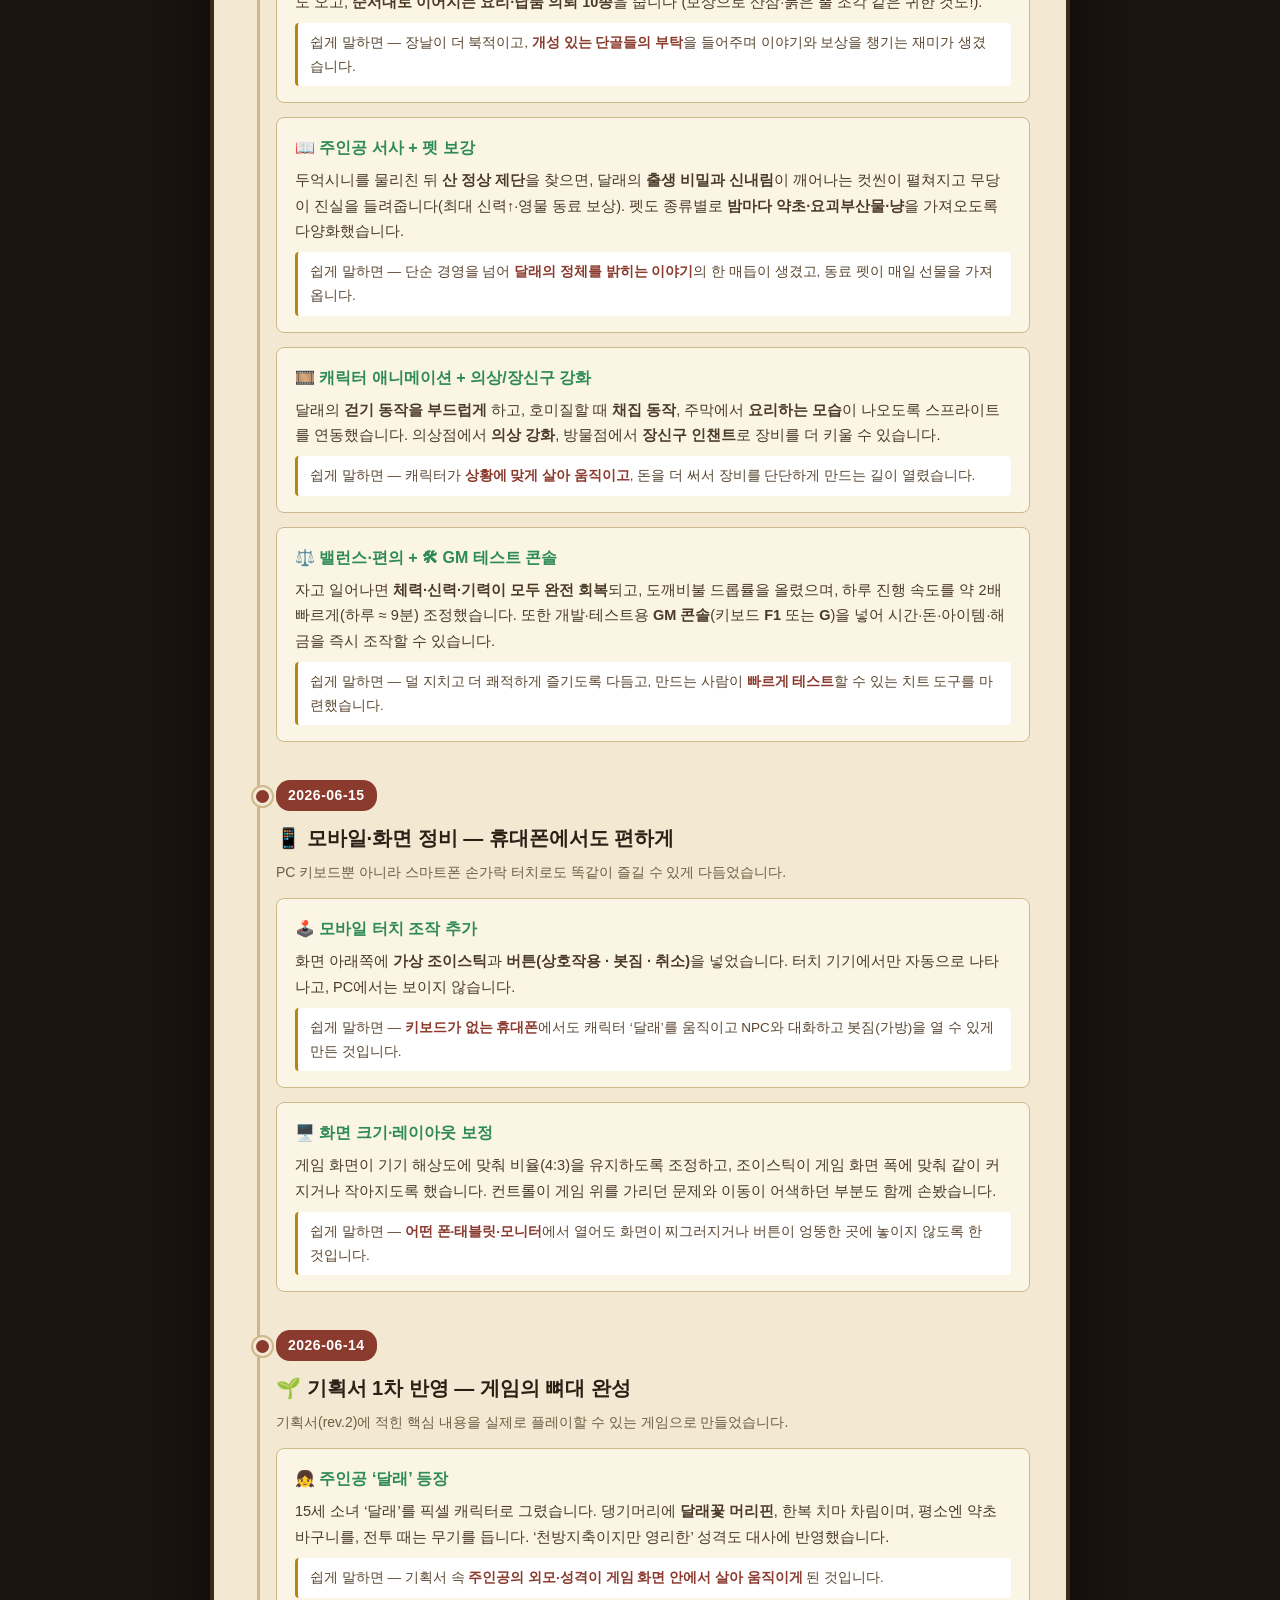
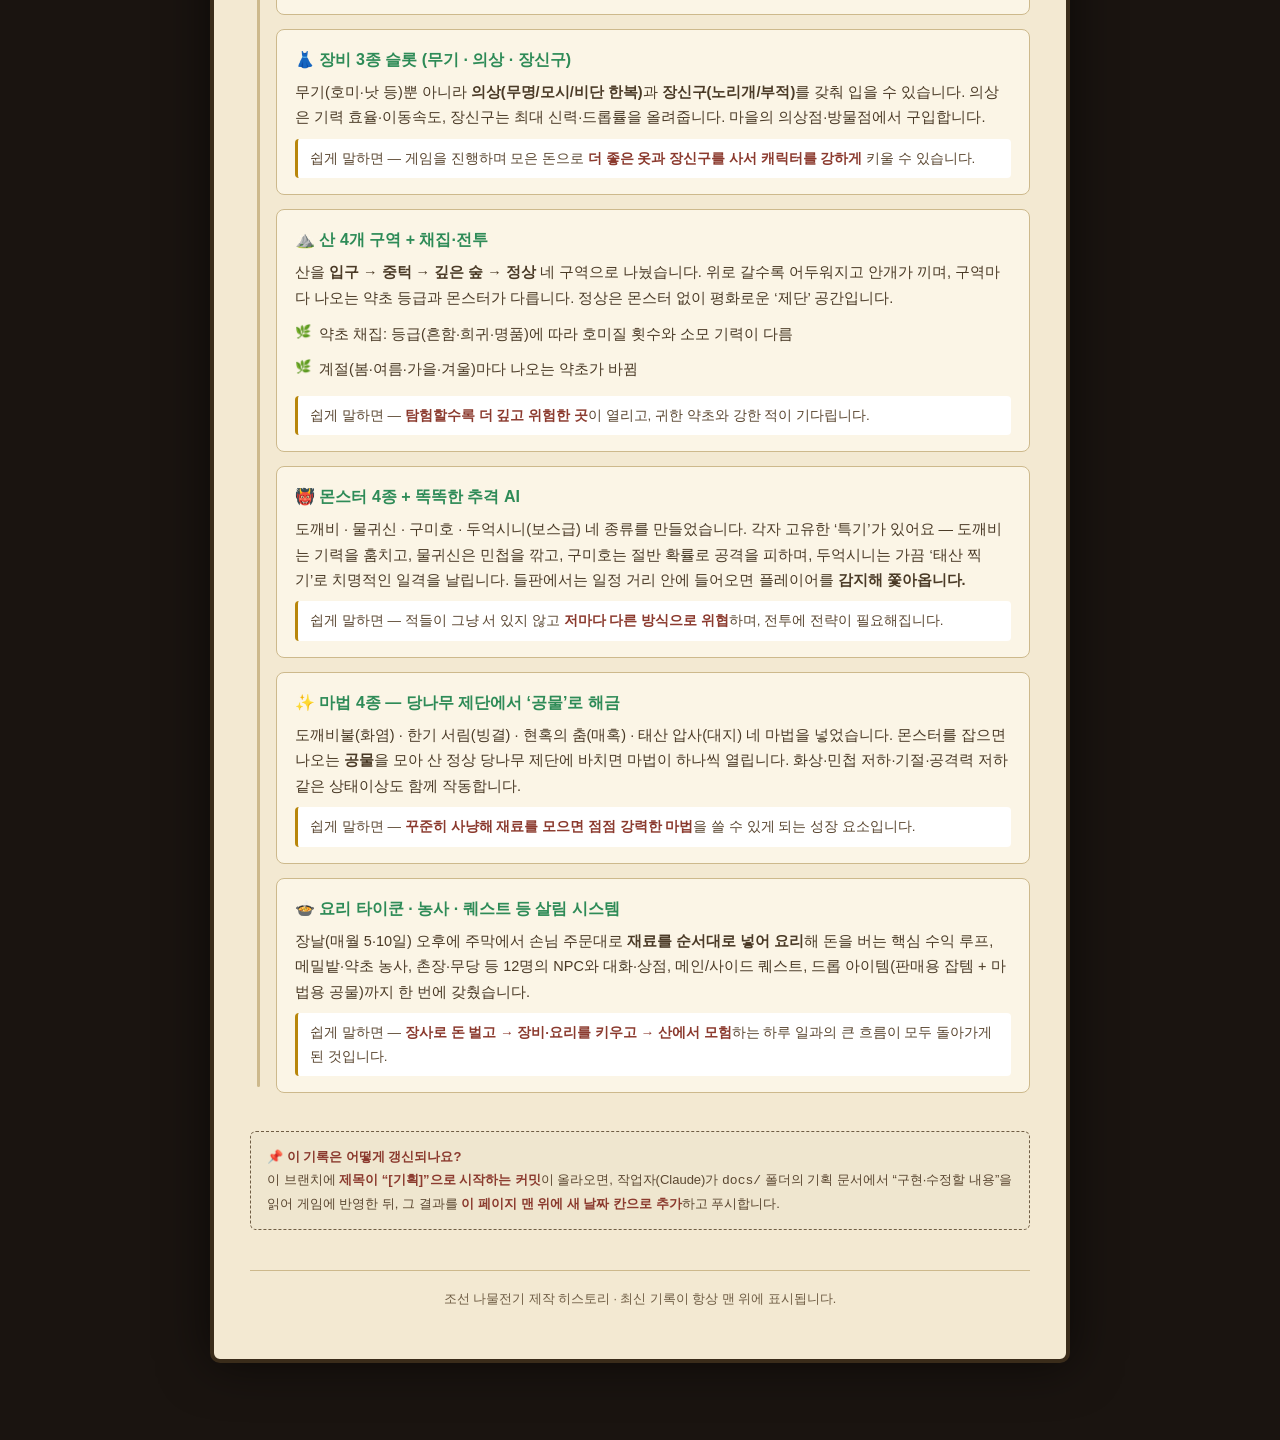
==== commit 74fae158: "docs: 제작 히스토리에 연애 NPC 시스템 코어(#24) 기록 + 후속 항목 명시" ====
--- a/제작 히스토리.html
+++ b/제작 히스토리.html
@@ -122,6 +122,37 @@
 
   <div class="timeline">
   <!-- ▼▼▼ 새 작업 기록은 항상 이 줄 바로 아래에 (최신이 맨 위) 추가합니다 ▼▼▼ -->
+
+    <!-- ───────────────────────── 2026-06-21 (연애 NPC 시스템 코어) ───────────────────────── -->
+    <section class="entry">
+      <span class="date">2026-06-21</span>
+      <h2>💕 연애 NPC 시스템 — 마음을 나눌 네 사람</h2>
+      <div class="tagline">ToDo #24의 핵심(연애 NPC·호감도·증표·연인 버프)을 먼저 반영했습니다.</div>
+
+      <div class="card">
+        <h3>🧔 마을을 거니는 연애 NPC 4명 + 시간대 순찰 <span class="todo-tag">#24</span></h3>
+        <p>마을에 <b>허름한 사내·젊은 선비·위장 유생·백세루 후계자</b> 네 사람이 등장합니다. 이들은 한곳에
+           머물지 않고 <b>인게임 시간대에 따라 마을 곳곳을 옮겨 다닙니다</b>(아침엔 이쪽, 낮엔 저쪽…).</p>
+        <div class="plain">쉽게 말하면 — 마을이 살아 있는 것처럼, <b>만나러 갈 사람들</b>이 생겼습니다.</div>
+      </div>
+
+      <div class="card">
+        <h3>💍 호감도 → 동백실 가락지 → 연인 + 전용 효과 <span class="todo-tag">#24</span></h3>
+        <p><b>정담</b>을 나누거나 <b>나물을 선물</b>해 호감을 쌓고, 방물점에서 <b>동백실 가락지</b>(평생 1회)를 마련해
+           명성 1500 이상일 때 마음을 정한 이에게 건네면 <b>연인</b>이 됩니다. 연인에 따라 전용 효과가 붙어요 —
+           사내(기력 소모 -20%) · 선비(최대 신력 +20) · 유생(주막 판매가 +10%) · 후계자(경쟁 레시피 전수).
+           고백 순간엔 <b>러브 일러스트 컷씬</b>이 흐릅니다.</p>
+        <div class="plain">쉽게 말하면 — 장사·모험뿐 아니라 <b>한 사람과 마음을 맺는 재미</b>와, 그에 따른 든든한 혜택이 생겼습니다.</div>
+      </div>
+
+      <div class="card">
+        <h3>🚧 이어서 만들 것 (후속) <span class="todo-tag">#24</span></h3>
+        <p>마을 <b>2.5배 5구역 확장</b>, <b>2년차 겨울 엔딩 타임라인</b>과 스토리 아이템(아기 솜버선·서찰 조각)·회상 컷씬,
+           구역별 정밀 순찰 동선은 다음 단계로 이어서 작업합니다.</p>
+        <div class="plain">쉽게 말하면 — 연애의 <b>뼈대</b>를 먼저 깔았고, 더 큰 마을과 <b>결말 이야기</b>는 이어서 채웁니다.</div>
+      </div>
+    </section>
+
 
     <!-- ───────────────────────── 2026-06-18 (월드 동선·진행 게이트·시스템 개편) ───────────────────────── -->
     <section class="entry">
